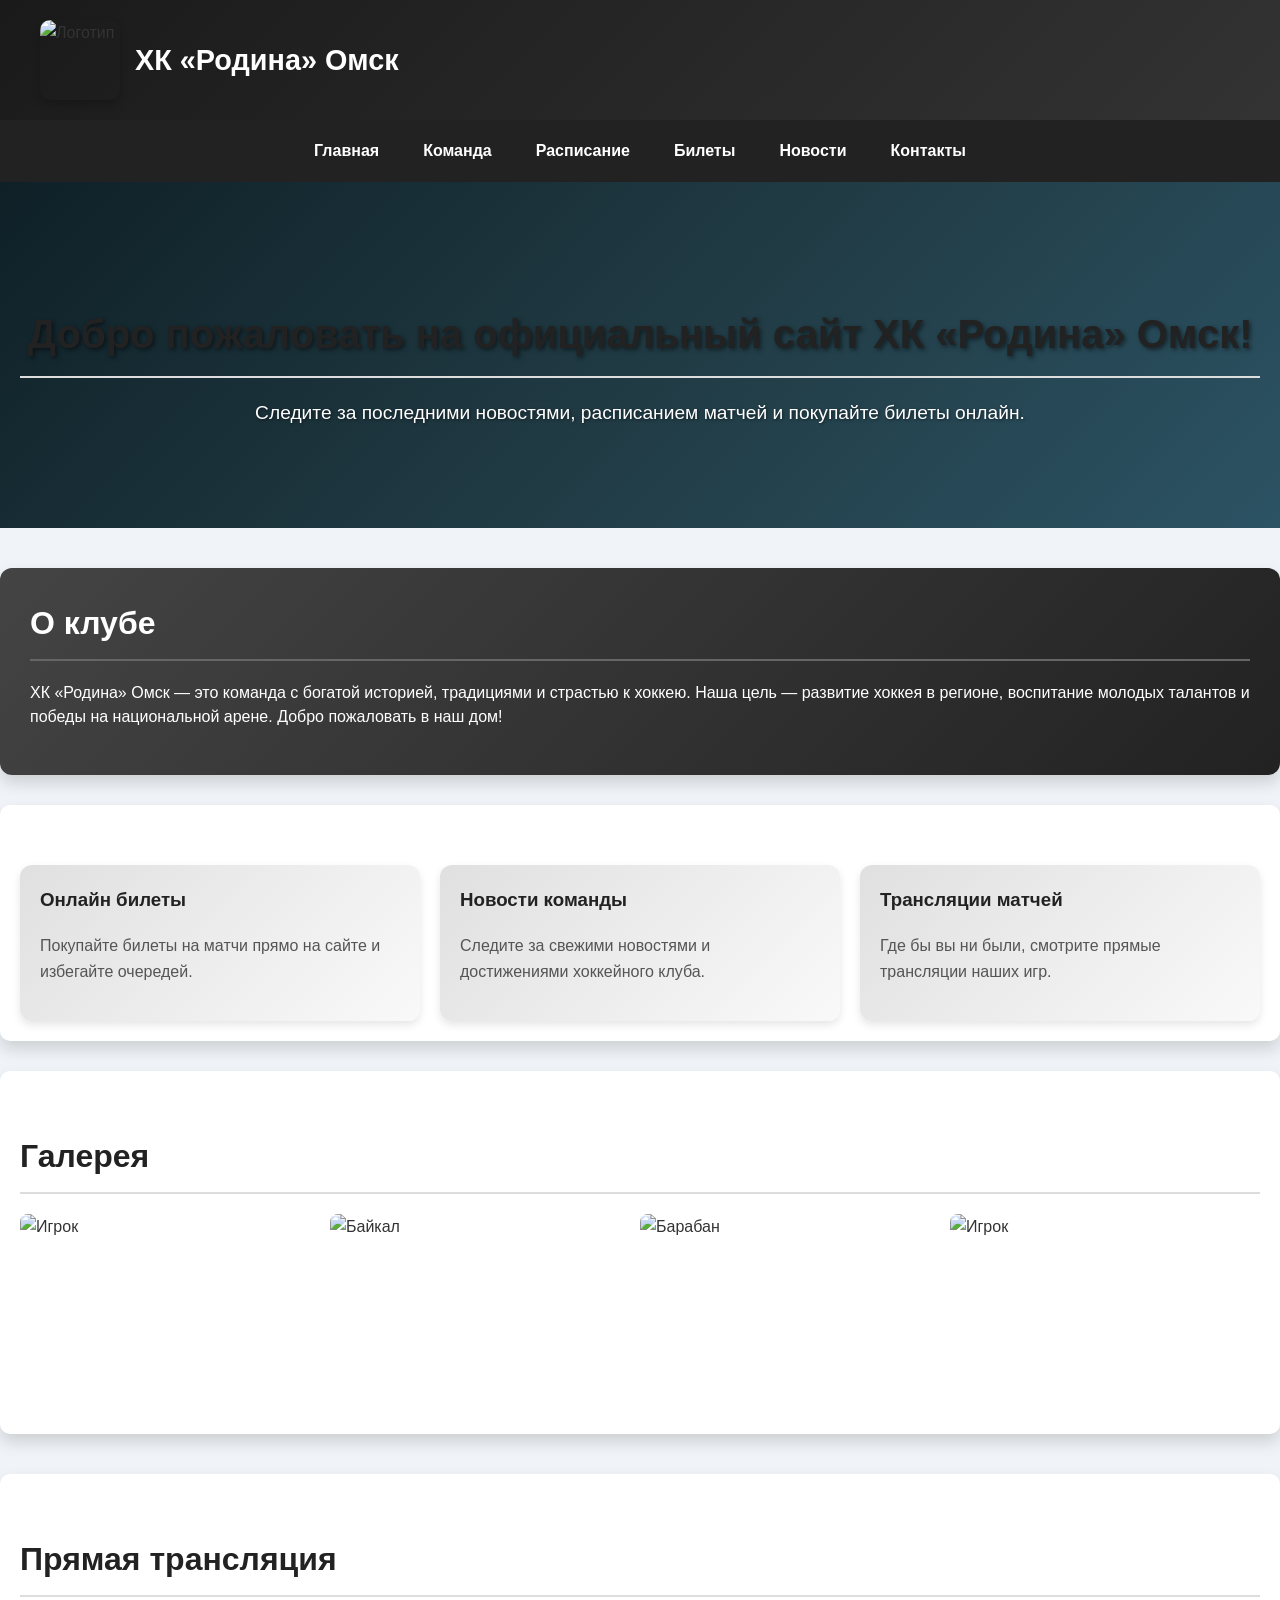
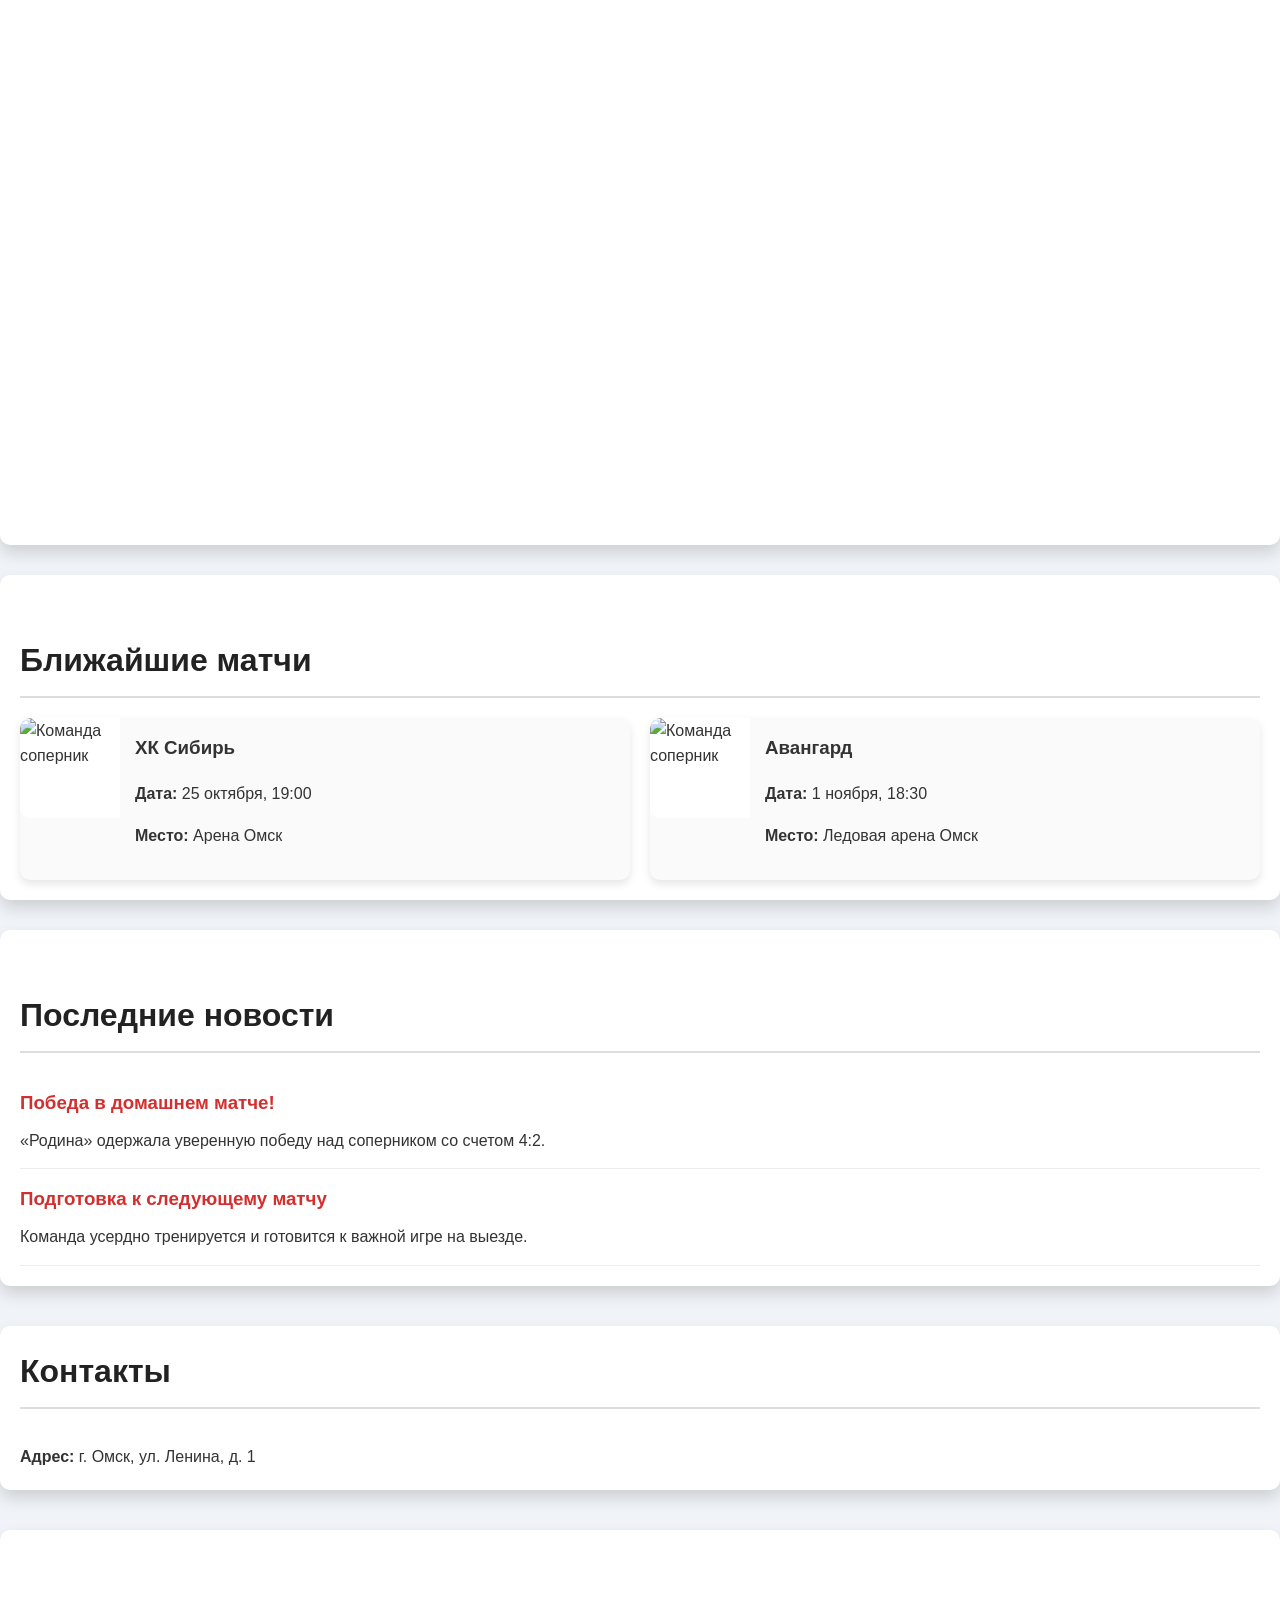
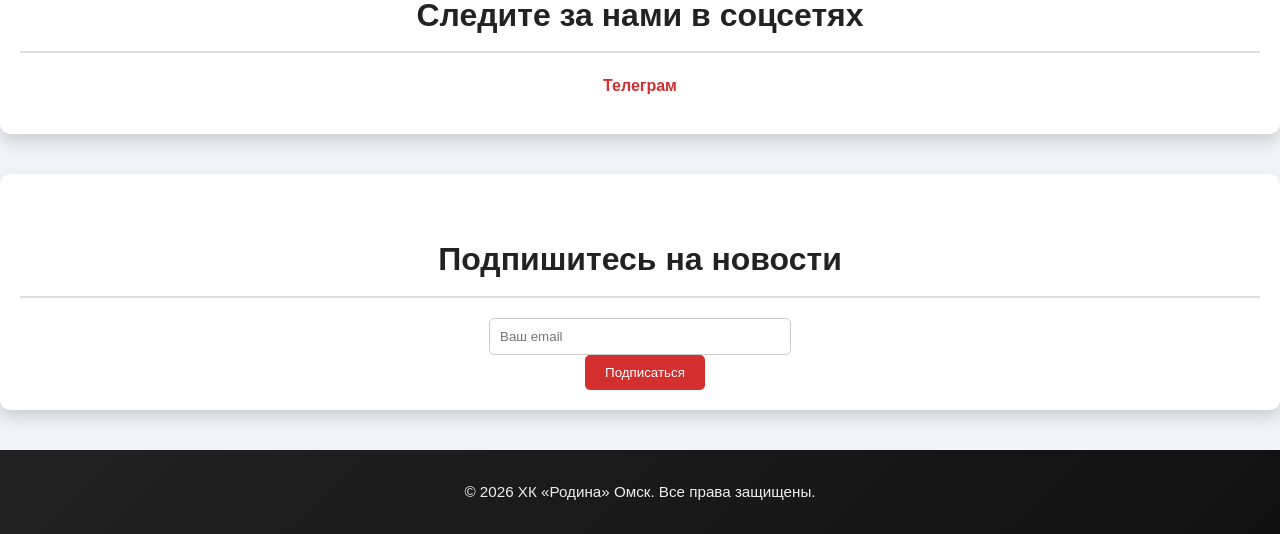
==== index.html @ 108200ea "Исправил картинки" ====
<!DOCTYPE html>
<html lang="ru">
<head>
<meta charset="UTF-8" />
<meta name="viewport" content="width=device-width, initial-scale=1.0" />
<title>ХК Родина Омск | Официальный сайт</title>
<link rel="icon" href="Logo.png" type="image/png">
<style>
  /* Общие стили */
  body {
    font-family: 'Helvetica Neue', Helvetica, Arial, sans-serif;
    margin: 0;
    padding: 0;
    background-color: #f0f4f8;
    color: #333;
    line-height: 1.6;
  }
  a {
    text-decoration: none;
    color: inherit;
  }
  a:hover {
    text-decoration: underline;
  }

  /* Хедер */
  header {
    background: linear-gradient(135deg, #1a1a1a, #333);
    padding: 20px 40px;
    display: flex;
    align-items: center;
    justify-content: space-between;
    transition: background 0.3s;
  }
  .header-container {
    display: flex;
    align-items: center;
    gap: 15px;
  }
  header h1 {
    margin: 0;
    font-size: 1.8em;
    color: #fff;
  }
  .header-logo {
    width: 80px;
    height: 80px;
    object-fit: contain;
    border-radius: 10px;
    box-shadow: 0 4px 8px rgba(0,0,0,0.2);
  }
  nav {
    background-color: #222;
    display: flex;
    justify-content: center;
    padding: 10px 0;
    gap: 20px;
    flex-wrap: wrap;
  }
  nav a {
    color: #fff;
    font-weight: 600;
    font-size: 1em;
    padding: 8px 12px;
    border-radius: 4px;
    transition: background 0.3s, transform 0.3s;
  }
  nav a:hover {
    background-color: #444;
    transform: translateY(-2px);
  }

  /* Баннер / Hero */
  .hero {
    /* Заменили картинку на красивый хоккейный градиент */
    background: linear-gradient(135deg, #0f2027, #203a43, #2c5364);
    padding: 80px 20px;
    color: #fff;
    text-align: center;
    position: relative;
    overflow: hidden;
  }
  .hero h2 {
    font-size: 2.5em;
    margin-bottom: 20px;
    position: relative;
    z-index: 1;
    text-shadow: 2px 2px 4px rgba(0,0,0,0.5);
  }
  .hero p {
    font-size: 1.2em;
    position: relative;
    z-index: 1;
    text-shadow: 1px 1px 3px rgba(0,0,0,0.5);
  }

  /* Основной контейнер */
  .container {
    max-width: 1280px;
    margin: 30px auto;
    padding: 20px;
    background: #fff;
    border-radius: 10px;
    box-shadow: 0 8px 16px rgba(0,0,0,0.15);
    transition: box-shadow 0.3s;
  }
  .container:hover {
    box-shadow: 0 12px 24px rgba(0,0,0,0.2);
  }

  /* Разделы */
  h2 {
    margin-top: 40px;
    margin-bottom: 20px;
    font-size: 2em;
    color: #222;
    border-bottom: 2px solid #ddd;
    padding-bottom: 10px;
  }
  .news-item {
    border-bottom: 1px solid #eee;
    padding: 15px 0;
  }
  .news-item h3 {
    margin: 0 0 10px;
    color: #d32f2f;
  }
  .news-item p {
    margin: 0;
  }

  /* Ближайшие матчи */
  .upcoming-matches {
    display: grid;
    grid-template-columns: repeat(auto-fit, minmax(300px, 1fr));
    gap: 20px;
  }
  .match {
    display: flex;
    background: #fafafa;
    border-radius: 10px;
    overflow: hidden;
    box-shadow: 0 4px 8px rgba(0,0,0,0.1);
    transition: transform 0.3s, box-shadow 0.3s;
  }
  .match:hover {
    transform: translateY(-5px);
    box-shadow: 0 12px 20px rgba(0,0,0,0.2);
  }
  .match img {
    width: 100px;
    height: 100px;
    object-fit: cover;
    flex-shrink: 0;
    border-radius: 10px 0 0 10px;
    background-color: #fff;
  }
  .match-details {
    padding: 15px;
    flex: 1;
  }
  .match-details h3 {
    margin-top: 0;
    color: #333;
  }
  @media(max-width: 768px){
    .match {
      flex-direction: column;
      align-items: center;
      text-align: center;
    }
    .match img {
      border-radius: 10px;
      margin-top: 10px;
    }
  }

  /* Преимущества / Features */
  .features {
    display: flex;
    flex-wrap: wrap;
    gap: 20px;
    margin-top: 40px;
  }
  .feature {
    flex: 1 1 250px;
    background: linear-gradient(135deg, #e0e0e0, #f9f9f9);
    padding: 20px;
    border-radius: 12px;
    box-shadow: 0 4px 8px rgba(0,0,0,0.1);
    transition: transform 0.3s, box-shadow 0.3s;
  }
  .feature:hover {
    transform: translateY(-5px);
    box-shadow: 0 12px 20px rgba(0,0,0,0.15);
  }
  .feature h3 {
    margin-top: 0;
    color: #222;
  }
  .feature p {
    margin-top: 10px;
    color: #555;
  }

  /* Подвал */
  footer {
    background: linear-gradient(135deg, #222, #111);
    color: #eee;
    text-align: center;
    padding: 30px 20px;
    margin-top: 40px;
    font-size: 0.95em;
  }

  /* Блок "О клубе" */
  .about-club {
    margin-top: 40px;
    padding: 30px;
    background: linear-gradient(135deg, #444, #222);
    color: #fff;
    border-radius: 12px;
  }
  .about-club h2 {
    margin-top: 0;
    color: #fff;
    border-bottom: 2px solid #666;
  }
  .about-club p {
    line-height: 1.5;
  }

  /* Галерея */
  .gallery {
    display: flex;
    flex-wrap: wrap;
    gap: 10px;
    margin-top: 20px;
  }
  .gallery img {
    width: calc(25% - 10px);
    border-radius: 8px;
    object-fit: cover;
    height: 200px;
    transition: transform 0.3s;
  }
  .gallery img:hover {
    transform: scale(1.05);
  }
  @media(max-width: 768px){
    .gallery img {
      width: calc(50% - 10px);
    }
  }

  /* Видео/Трансляции */
  .video-section {
    margin-top: 40px;
  }
  .video-section iframe {
    width: 100%;
    height: 500px;
    border: none;
    border-radius: 8px;
  }

  /* Контактная информация */
  .contacts {
    margin-top: 40px;
    display: flex;
    flex-direction: column;
    gap: 15px;
  }
  .contacts h2 {
    margin-top: 0;
  }
  .contacts p {
    margin: 0;
  }
  .contacts a {
    color: #d32f2f;
    font-weight: 600;
  }
</style>
</head>
<body>

<header>
  <div class="header-container">
    <img src="Logo.png" alt="Логотип" class="header-logo" />
    <h1>ХК «Родина» Омск</h1>
  </div>
</header>

<nav>
  <a href="index.html">Главная</a>
  <!-- Убедитесь, что файлы называются именно так (с большой буквы) -->
  <a href="Состав.html">Команда</a>
  <a href="Расписание.html">Расписание</a>
  <a href="#">Билеты</a> <!-- Такой страницы пока нет, ведем наверх -->
  <a href="Новости.html">Новости</a>
  <a href="Контакты.html">Контакты</a>
</nav>

<!-- Баннер/Слайдер -->
<div class="hero">
  <h2>Добро пожаловать на официальный сайт ХК «Родина» Омск!</h2>
  <p>Следите за последними новостями, расписанием матчей и покупайте билеты онлайн.</p>
</div>

<!-- О клубе -->
<div class="container about-club">
  <h2>О клубе</h2>
  <p>ХК «Родина» Омск — это команда с богатой историей, традициями и страстью к хоккею. Наша цель — развитие хоккея в регионе, воспитание молодых талантов и победы на национальной арене. Добро пожаловать в наш дом!</p>
</div>

<!-- Особенности / преимущества -->
<div class="container">
  <div class="features">
    <div class="feature">
      <h3>Онлайн билеты</h3>
      <p>Покупайте билеты на матчи прямо на сайте и избегайте очередей.</p>
    </div>
    <div class="feature">
      <h3>Новости команды</h3>
      <p>Следите за свежими новостями и достижениями хоккейного клуба.</p>
    </div>
    <div class="feature">
      <h3>Трансляции матчей</h3>
      <p>Где бы вы ни были, смотрите прямые трансляции наших игр.</p>
    </div>
  </div>
</div>

<!-- Галерея -->
<div class="container">
  <h2>Галерея</h2>
  <div class="gallery">
    <!-- Используем картинки, которые точно есть в вашей папке -->
    <img src="Alalaykin.png" alt="Игрок" />
    <img src="Baikal.png" alt="Байкал" />
    <img src="Baraban.png" alt="Барабан" />
    <img src="Gros.png" alt="Игрок" />
  </div>
</div>

<!-- Видео/Трансляции -->
<div class="container video-section">
  <h2>Прямая трансляция</h2>
  <!-- Сюда можно вставить ссылку на реальную трансляцию. Пока стоит заглушка -->
  <iframe src="https://www.youtube.com/embed/dQw4w9WgXcQ" allowfullscreen></iframe>
</div>

<!-- Ближайшие матчи -->
<div class="container">
  <h2>Ближайшие матчи</h2>
  <div class="upcoming-matches">
    <div class="match">
      <img src="Logo.png" alt="Команда соперник" />
      <div class="match-details">
        <h3>ХК Сибирь</h3>
        <p><strong>Дата:</strong> 25 октября, 19:00</p>
        <p><strong>Место:</strong> Арена Омск</p>
      </div>
    </div>
    <div class="match">
      <img src="Logo.png" alt="Команда соперник" />
      <div class="match-details">
        <h3>Авангард</h3>
        <p><strong>Дата:</strong> 1 ноября, 18:30</p>
        <p><strong>Место:</strong> Ледовая арена Омск</p>
      </div>
    </div>
  </div>
</div>

<!-- Новости -->
<div class="container">
  <h2>Последние новости</h2>
  <div class="news-item">
    <h3>Победа в домашнем матче!</h3>
    <p>«Родина» одержала уверенную победу над соперником со счетом 4:2.</p>
  </div>
  <div class="news-item">
    <h3>Подготовка к следующему матчу</h3>
    <p>Команда усердно тренируется и готовится к важной игре на выезде.</p>
  </div>
</div>

<!-- Контакты -->
<div class="container contacts">
  <h2>Контакты</h2>
  <p><strong>Адрес:</strong> г. Омск, ул. Ленина, д. 1</p>
</div>

<!-- Соцсети -->
<div class="container" style="margin-top:40px; text-align:center;">
  <h2>Следите за нами в соцсетях</h2>
  <p>
    <a href="https://t.me/RodinaOmsk" target="_blank" style="color:#d32f2f; font-weight:600;">Телеграм</a>
  </p>
</div>

<!-- Подписка на новости -->
<div class="container" style="margin-top:40px; text-align:center;">
  <h2>Подпишитесь на новости</h2>
  <form style="max-width:400px; margin:auto;">
    <input type="email" placeholder="Ваш email" required style="width:70%; padding:10px; border-radius:5px; border:1px solid #ccc;" />
    <button type="submit" style="padding:10px 20px; border:none; border-radius:5px; background-color:#d32f2f; color:#fff; margin-left:10px;">Подписаться</button>
  </form>
</div>

<!-- Подвал -->
<footer>
  &copy; 2026 ХК «Родина» Омск. Все права защищены.
</footer>

</body>
</html>
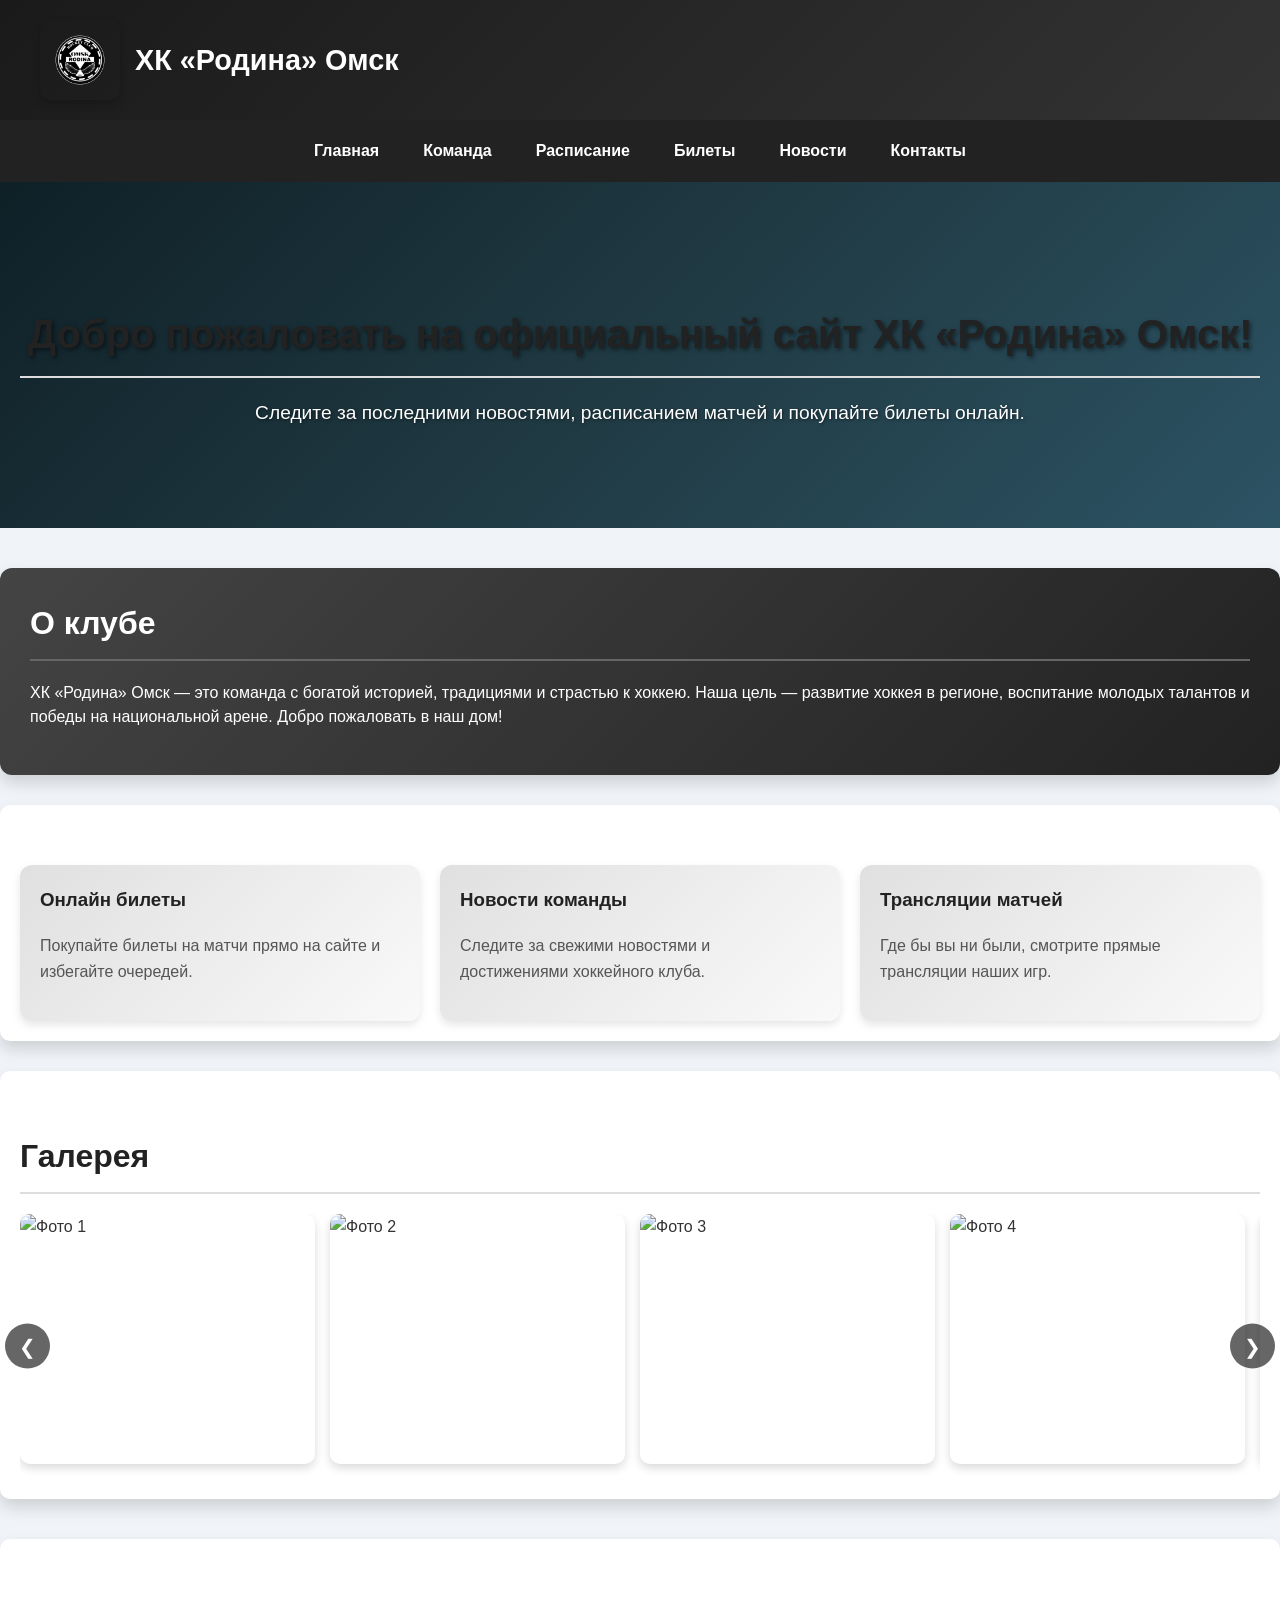
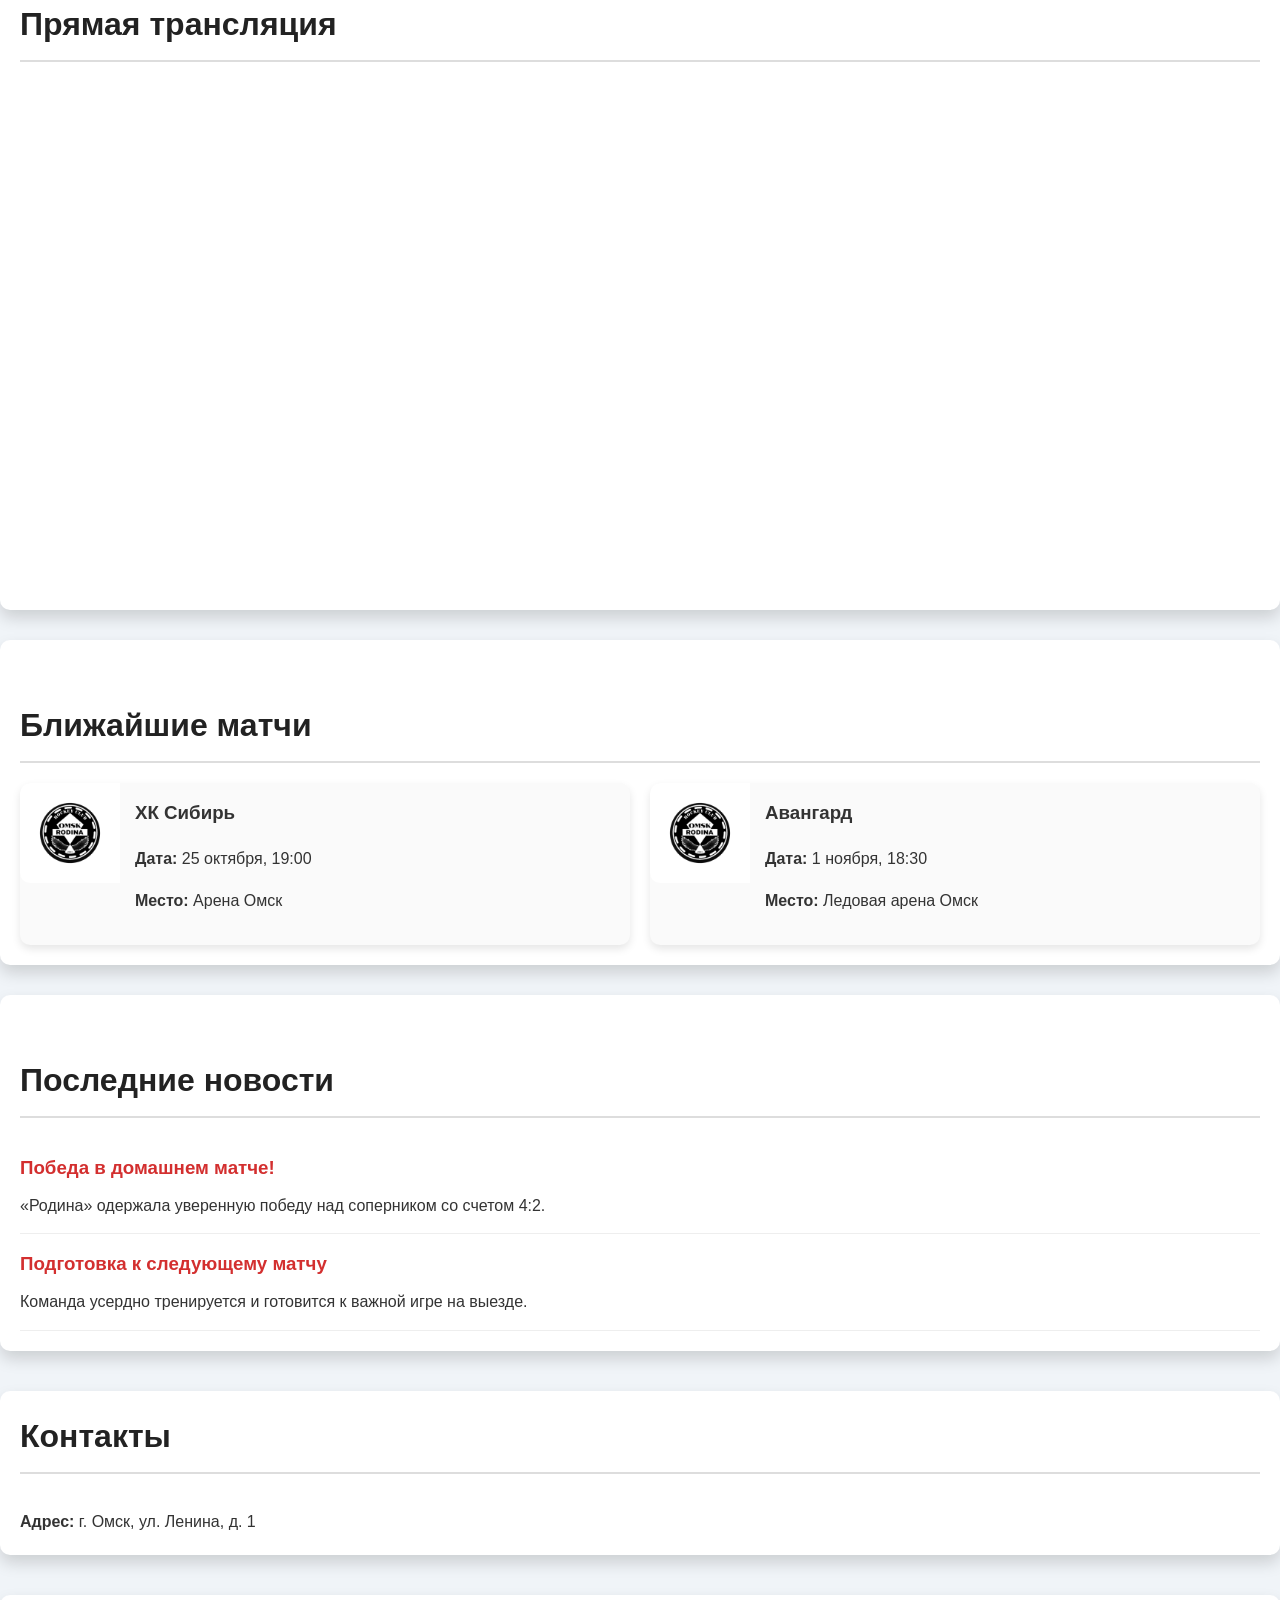
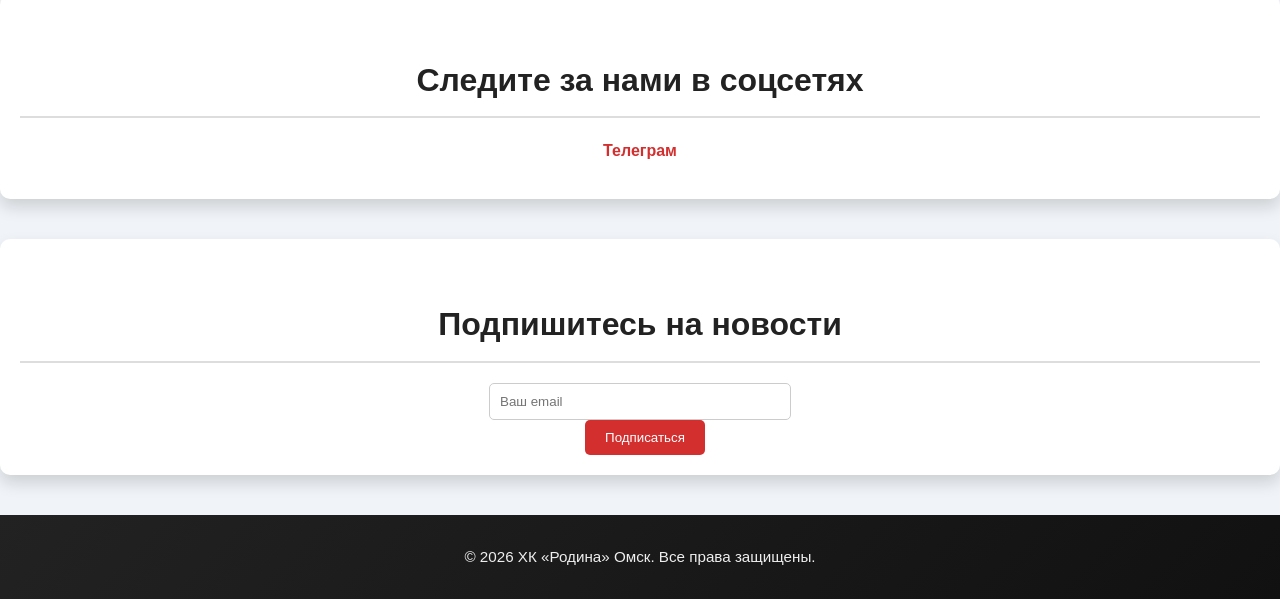
==== commit bb0a2f45: "Добавление фото" ====
--- a/index.html
+++ b/index.html
@@ -4,7 +4,8 @@
 <meta charset="UTF-8" />
 <meta name="viewport" content="width=device-width, initial-scale=1.0" />
 <title>ХК Родина Омск | Официальный сайт</title>
-<link rel="icon" href="Logo.png" type="image/png">
+<!-- Иконка сайта берется из папки images -->
+<link rel="icon" href="images/Logo.png" type="image/png">
 <style>
   /* Общие стили */
   body {
@@ -15,13 +16,8 @@
     color: #333;
     line-height: 1.6;
   }
-  a {
-    text-decoration: none;
-    color: inherit;
-  }
-  a:hover {
-    text-decoration: underline;
-  }
+  a { text-decoration: none; color: inherit; }
+  a:hover { text-decoration: underline; }
 
   /* Хедер */
   header {
@@ -32,19 +28,10 @@
     justify-content: space-between;
     transition: background 0.3s;
   }
-  .header-container {
-    display: flex;
-    align-items: center;
-    gap: 15px;
-  }
-  header h1 {
-    margin: 0;
-    font-size: 1.8em;
-    color: #fff;
-  }
+  .header-container { display: flex; align-items: center; gap: 15px; }
+  header h1 { margin: 0; font-size: 1.8em; color: #fff; }
   .header-logo {
-    width: 80px;
-    height: 80px;
+    width: 80px; height: 80px;
     object-fit: contain;
     border-radius: 10px;
     box-shadow: 0 4px 8px rgba(0,0,0,0.2);
@@ -58,246 +45,184 @@
     flex-wrap: wrap;
   }
   nav a {
-    color: #fff;
-    font-weight: 600;
-    font-size: 1em;
-    padding: 8px 12px;
-    border-radius: 4px;
+    color: #fff; font-weight: 600; font-size: 1em;
+    padding: 8px 12px; border-radius: 4px;
     transition: background 0.3s, transform 0.3s;
   }
-  nav a:hover {
-    background-color: #444;
-    transform: translateY(-2px);
-  }
+  nav a:hover { background-color: #444; transform: translateY(-2px); }
 
   /* Баннер / Hero */
   .hero {
-    /* Заменили картинку на красивый хоккейный градиент */
     background: linear-gradient(135deg, #0f2027, #203a43, #2c5364);
     padding: 80px 20px;
-    color: #fff;
-    text-align: center;
-    position: relative;
-    overflow: hidden;
-  }
-  .hero h2 {
-    font-size: 2.5em;
-    margin-bottom: 20px;
-    position: relative;
-    z-index: 1;
-    text-shadow: 2px 2px 4px rgba(0,0,0,0.5);
-  }
-  .hero p {
-    font-size: 1.2em;
-    position: relative;
-    z-index: 1;
-    text-shadow: 1px 1px 3px rgba(0,0,0,0.5);
-  }
+    color: #fff; text-align: center; position: relative; overflow: hidden;
+  }
+  .hero h2 { font-size: 2.5em; margin-bottom: 20px; position: relative; z-index: 1; text-shadow: 2px 2px 4px rgba(0,0,0,0.5); }
+  .hero p { font-size: 1.2em; position: relative; z-index: 1; text-shadow: 1px 1px 3px rgba(0,0,0,0.5); }
 
   /* Основной контейнер */
   .container {
-    max-width: 1280px;
-    margin: 30px auto;
-    padding: 20px;
-    background: #fff;
-    border-radius: 10px;
+    max-width: 1280px; margin: 30px auto; padding: 20px;
+    background: #fff; border-radius: 10px;
     box-shadow: 0 8px 16px rgba(0,0,0,0.15);
     transition: box-shadow 0.3s;
   }
-  .container:hover {
-    box-shadow: 0 12px 24px rgba(0,0,0,0.2);
-  }
+  .container:hover { box-shadow: 0 12px 24px rgba(0,0,0,0.2); }
 
   /* Разделы */
   h2 {
-    margin-top: 40px;
-    margin-bottom: 20px;
-    font-size: 2em;
-    color: #222;
-    border-bottom: 2px solid #ddd;
-    padding-bottom: 10px;
-  }
-  .news-item {
-    border-bottom: 1px solid #eee;
-    padding: 15px 0;
-  }
-  .news-item h3 {
-    margin: 0 0 10px;
-    color: #d32f2f;
-  }
-  .news-item p {
-    margin: 0;
-  }
+    margin-top: 40px; margin-bottom: 20px; font-size: 2em;
+    color: #222; border-bottom: 2px solid #ddd; padding-bottom: 10px;
+  }
+  .news-item { border-bottom: 1px solid #eee; padding: 15px 0; }
+  .news-item h3 { margin: 0 0 10px; color: #d32f2f; }
+  .news-item p { margin: 0; }
 
   /* Ближайшие матчи */
-  .upcoming-matches {
-    display: grid;
-    grid-template-columns: repeat(auto-fit, minmax(300px, 1fr));
-    gap: 20px;
-  }
+  .upcoming-matches { display: grid; grid-template-columns: repeat(auto-fit, minmax(300px, 1fr)); gap: 20px; }
   .match {
-    display: flex;
-    background: #fafafa;
-    border-radius: 10px;
-    overflow: hidden;
-    box-shadow: 0 4px 8px rgba(0,0,0,0.1);
+    display: flex; background: #fafafa; border-radius: 10px;
+    overflow: hidden; box-shadow: 0 4px 8px rgba(0,0,0,0.1);
     transition: transform 0.3s, box-shadow 0.3s;
   }
-  .match:hover {
-    transform: translateY(-5px);
-    box-shadow: 0 12px 20px rgba(0,0,0,0.2);
-  }
+  .match:hover { transform: translateY(-5px); box-shadow: 0 12px 20px rgba(0,0,0,0.2); }
   .match img {
-    width: 100px;
-    height: 100px;
-    object-fit: cover;
-    flex-shrink: 0;
-    border-radius: 10px 0 0 10px;
-    background-color: #fff;
-  }
-  .match-details {
-    padding: 15px;
-    flex: 1;
-  }
-  .match-details h3 {
-    margin-top: 0;
-    color: #333;
-  }
+    width: 100px; height: 100px; object-fit: cover;
+    flex-shrink: 0; border-radius: 10px 0 0 10px; background-color: #fff;
+  }
+  .match-details { padding: 15px; flex: 1; }
+  .match-details h3 { margin-top: 0; color: #333; }
   @media(max-width: 768px){
-    .match {
-      flex-direction: column;
-      align-items: center;
-      text-align: center;
-    }
-    .match img {
-      border-radius: 10px;
-      margin-top: 10px;
-    }
+    .match { flex-direction: column; align-items: center; text-align: center; }
+    .match img { border-radius: 10px; margin-top: 10px; }
   }
 
   /* Преимущества / Features */
-  .features {
-    display: flex;
-    flex-wrap: wrap;
-    gap: 20px;
-    margin-top: 40px;
-  }
+  .features { display: flex; flex-wrap: wrap; gap: 20px; margin-top: 40px; }
   .feature {
-    flex: 1 1 250px;
-    background: linear-gradient(135deg, #e0e0e0, #f9f9f9);
-    padding: 20px;
-    border-radius: 12px;
-    box-shadow: 0 4px 8px rgba(0,0,0,0.1);
+    flex: 1 1 250px; background: linear-gradient(135deg, #e0e0e0, #f9f9f9);
+    padding: 20px; border-radius: 12px; box-shadow: 0 4px 8px rgba(0,0,0,0.1);
     transition: transform 0.3s, box-shadow 0.3s;
   }
-  .feature:hover {
-    transform: translateY(-5px);
-    box-shadow: 0 12px 20px rgba(0,0,0,0.15);
-  }
-  .feature h3 {
-    margin-top: 0;
-    color: #222;
-  }
-  .feature p {
-    margin-top: 10px;
-    color: #555;
-  }
+  .feature:hover { transform: translateY(-5px); box-shadow: 0 12px 20px rgba(0,0,0,0.15); }
+  .feature h3 { margin-top: 0; color: #222; }
+  .feature p { margin-top: 10px; color: #555; }
 
   /* Подвал */
   footer {
     background: linear-gradient(135deg, #222, #111);
-    color: #eee;
-    text-align: center;
-    padding: 30px 20px;
-    margin-top: 40px;
-    font-size: 0.95em;
+    color: #eee; text-align: center; padding: 30px 20px;
+    margin-top: 40px; font-size: 0.95em;
   }
 
   /* Блок "О клубе" */
   .about-club {
-    margin-top: 40px;
-    padding: 30px;
+    margin-top: 40px; padding: 30px;
     background: linear-gradient(135deg, #444, #222);
-    color: #fff;
-    border-radius: 12px;
-  }
-  .about-club h2 {
-    margin-top: 0;
-    color: #fff;
-    border-bottom: 2px solid #666;
-  }
-  .about-club p {
-    line-height: 1.5;
-  }
-
-  /* Галерея */
+    color: #fff; border-radius: 12px;
+  }
+  .about-club h2 { margin-top: 0; color: #fff; border-bottom: 2px solid #666; }
+  .about-club p { line-height: 1.5; }
+
+  /* =========================================
+     НОВАЯ ГАЛЕРЕЯ-КАРУСЕЛЬ (Пролистывание вбок)
+     ========================================= */
+  .gallery-wrapper {
+    position: relative;
+    margin-top: 20px;
+  }
+  
   .gallery {
     display: flex;
-    flex-wrap: wrap;
-    gap: 10px;
-    margin-top: 20px;
-  }
+    gap: 15px;
+    overflow-x: auto; /* Включает горизонтальную прокрутку */
+    scroll-behavior: smooth; /* Плавная прокрутка */
+    padding-bottom: 15px; /* Место для тени */
+    
+    /* Скрываем стандартный ползунок прокрутки (для красоты) */
+    scrollbar-width: none; /* Firefox */
+    -ms-overflow-style: none; /* IE/Edge */
+  }
+  .gallery::-webkit-scrollbar {
+    display: none; /* Chrome/Safari/Opera */
+  }
+
   .gallery img {
-    width: calc(25% - 10px);
-    border-radius: 8px;
+    flex: 0 0 calc(25% - 15px); /* Показываем ровно 4 фото в ряд на ПК */
+    height: 250px;
     object-fit: cover;
-    height: 200px;
+    border-radius: 10px;
+    box-shadow: 0 4px 10px rgba(0,0,0,0.15);
     transition: transform 0.3s;
   }
   .gallery img:hover {
-    transform: scale(1.05);
-  }
+    transform: scale(1.02); /* Легкое увеличение при наведении */
+  }
+
+  /* Адаптивность галереи для телефонов (показываем 2 фото) */
   @media(max-width: 768px){
     .gallery img {
-      width: calc(50% - 10px);
+      flex: 0 0 calc(50% - 15px);
+      height: 200px;
     }
   }
 
+  /* Кнопки-стрелочки для листания */
+  .gallery-btn {
+    position: absolute;
+    top: 50%;
+    transform: translateY(-50%);
+    background-color: rgba(0, 0, 0, 0.6);
+    color: white;
+    border: none;
+    width: 45px;
+    height: 45px;
+    border-radius: 50%;
+    font-size: 20px;
+    cursor: pointer;
+    z-index: 10;
+    display: flex;
+    align-items: center;
+    justify-content: center;
+    transition: background 0.3s, transform 0.2s;
+  }
+  .gallery-btn:hover {
+    background-color: #d32f2f;
+    transform: translateY(-50%) scale(1.1);
+  }
+  .gallery-btn.prev { left: -15px; }
+  .gallery-btn.next { right: -15px; }
+
+  @media(max-width: 768px){
+    .gallery-btn { display: none; } /* На телефонах листаем свайпом */
+  }
+
   /* Видео/Трансляции */
-  .video-section {
-    margin-top: 40px;
-  }
-  .video-section iframe {
-    width: 100%;
-    height: 500px;
-    border: none;
-    border-radius: 8px;
-  }
+  .video-section { margin-top: 40px; }
+  .video-section iframe { width: 100%; height: 500px; border: none; border-radius: 8px; }
 
   /* Контактная информация */
-  .contacts {
-    margin-top: 40px;
-    display: flex;
-    flex-direction: column;
-    gap: 15px;
-  }
-  .contacts h2 {
-    margin-top: 0;
-  }
-  .contacts p {
-    margin: 0;
-  }
-  .contacts a {
-    color: #d32f2f;
-    font-weight: 600;
-  }
+  .contacts { margin-top: 40px; display: flex; flex-direction: column; gap: 15px; }
+  .contacts h2 { margin-top: 0; }
+  .contacts p { margin: 0; }
+  .contacts a { color: #d32f2f; font-weight: 600; }
 </style>
 </head>
 <body>
 
 <header>
   <div class="header-container">
-    <img src="Logo.png" alt="Логотип" class="header-logo" />
+    <!-- Логотип из папки images -->
+    <img src="images/Logo.png" alt="Логотип" class="header-logo" />
     <h1>ХК «Родина» Омск</h1>
   </div>
 </header>
 
 <nav>
   <a href="index.html">Главная</a>
-  <!-- Убедитесь, что файлы называются именно так (с большой буквы) -->
   <a href="Состав.html">Команда</a>
   <a href="Расписание.html">Расписание</a>
-  <a href="#">Билеты</a> <!-- Такой страницы пока нет, ведем наверх -->
+  <a href="#">Билеты</a>
   <a href="Новости.html">Новости</a>
   <a href="Контакты.html">Контакты</a>
 </nav>
@@ -332,22 +257,32 @@
   </div>
 </div>
 
-<!-- Галерея -->
+<!-- ГАЛЕРЕЯ (Пути ведут в images/foto/) -->
 <div class="container">
   <h2>Галерея</h2>
-  <div class="gallery">
-    <!-- Используем картинки, которые точно есть в вашей папке -->
-    <img src="Alalaykin.png" alt="Игрок" />
-    <img src="Baikal.png" alt="Байкал" />
-    <img src="Baraban.png" alt="Барабан" />
-    <img src="Gros.png" alt="Игрок" />
+  
+  <div class="gallery-wrapper">
+    <!-- Кнопка "Назад" -->
+    <button class="gallery-btn prev" onclick="scrollGallery(-1)">&#10094;</button>
+    
+    <!-- Сама лента с фотографиями -->
+    <div class="gallery" id="photoGallery">
+      <img src="images/foto/foto1.png" alt="Фото 1" />
+      <img src="images/foto/foto2.png" alt="Фото 2" />
+      <img src="images/foto/foto3.png" alt="Фото 3" />
+      <img src="images/foto/foto4.png" alt="Фото 4" />
+      <img src="images/foto/foto5.png" alt="Фото 5" />
+      <img src="images/foto/foto6.png" alt="Фото 6" />
+    </div>
+
+    <!-- Кнопка "Вперед" -->
+    <button class="gallery-btn next" onclick="scrollGallery(1)">&#10095;</button>
   </div>
 </div>
 
 <!-- Видео/Трансляции -->
 <div class="container video-section">
   <h2>Прямая трансляция</h2>
-  <!-- Сюда можно вставить ссылку на реальную трансляцию. Пока стоит заглушка -->
   <iframe src="https://www.youtube.com/embed/dQw4w9WgXcQ" allowfullscreen></iframe>
 </div>
 
@@ -356,7 +291,8 @@
   <h2>Ближайшие матчи</h2>
   <div class="upcoming-matches">
     <div class="match">
-      <img src="Logo.png" alt="Команда соперник" />
+      <!-- Логотип из папки images -->
+      <img src="images/Logo.png" alt="Команда соперник" />
       <div class="match-details">
         <h3>ХК Сибирь</h3>
         <p><strong>Дата:</strong> 25 октября, 19:00</p>
@@ -364,7 +300,8 @@
       </div>
     </div>
     <div class="match">
-      <img src="Logo.png" alt="Команда соперник" />
+      <!-- Логотип из папки images -->
+      <img src="images/Logo.png" alt="Команда соперник" />
       <div class="match-details">
         <h3>Авангард</h3>
         <p><strong>Дата:</strong> 1 ноября, 18:30</p>
@@ -415,5 +352,17 @@
   &copy; 2026 ХК «Родина» Омск. Все права защищены.
 </footer>
 
+<!-- Скрипт для работы стрелочек галереи -->
+<script>
+  function scrollGallery(direction) {
+    const gallery = document.getElementById('photoGallery');
+    const scrollAmount = gallery.clientWidth * 0.25; 
+    gallery.scrollBy({
+      left: direction * scrollAmount,
+      behavior: 'smooth'
+    });
+  }
+</script>
+
 </body>
 </html>
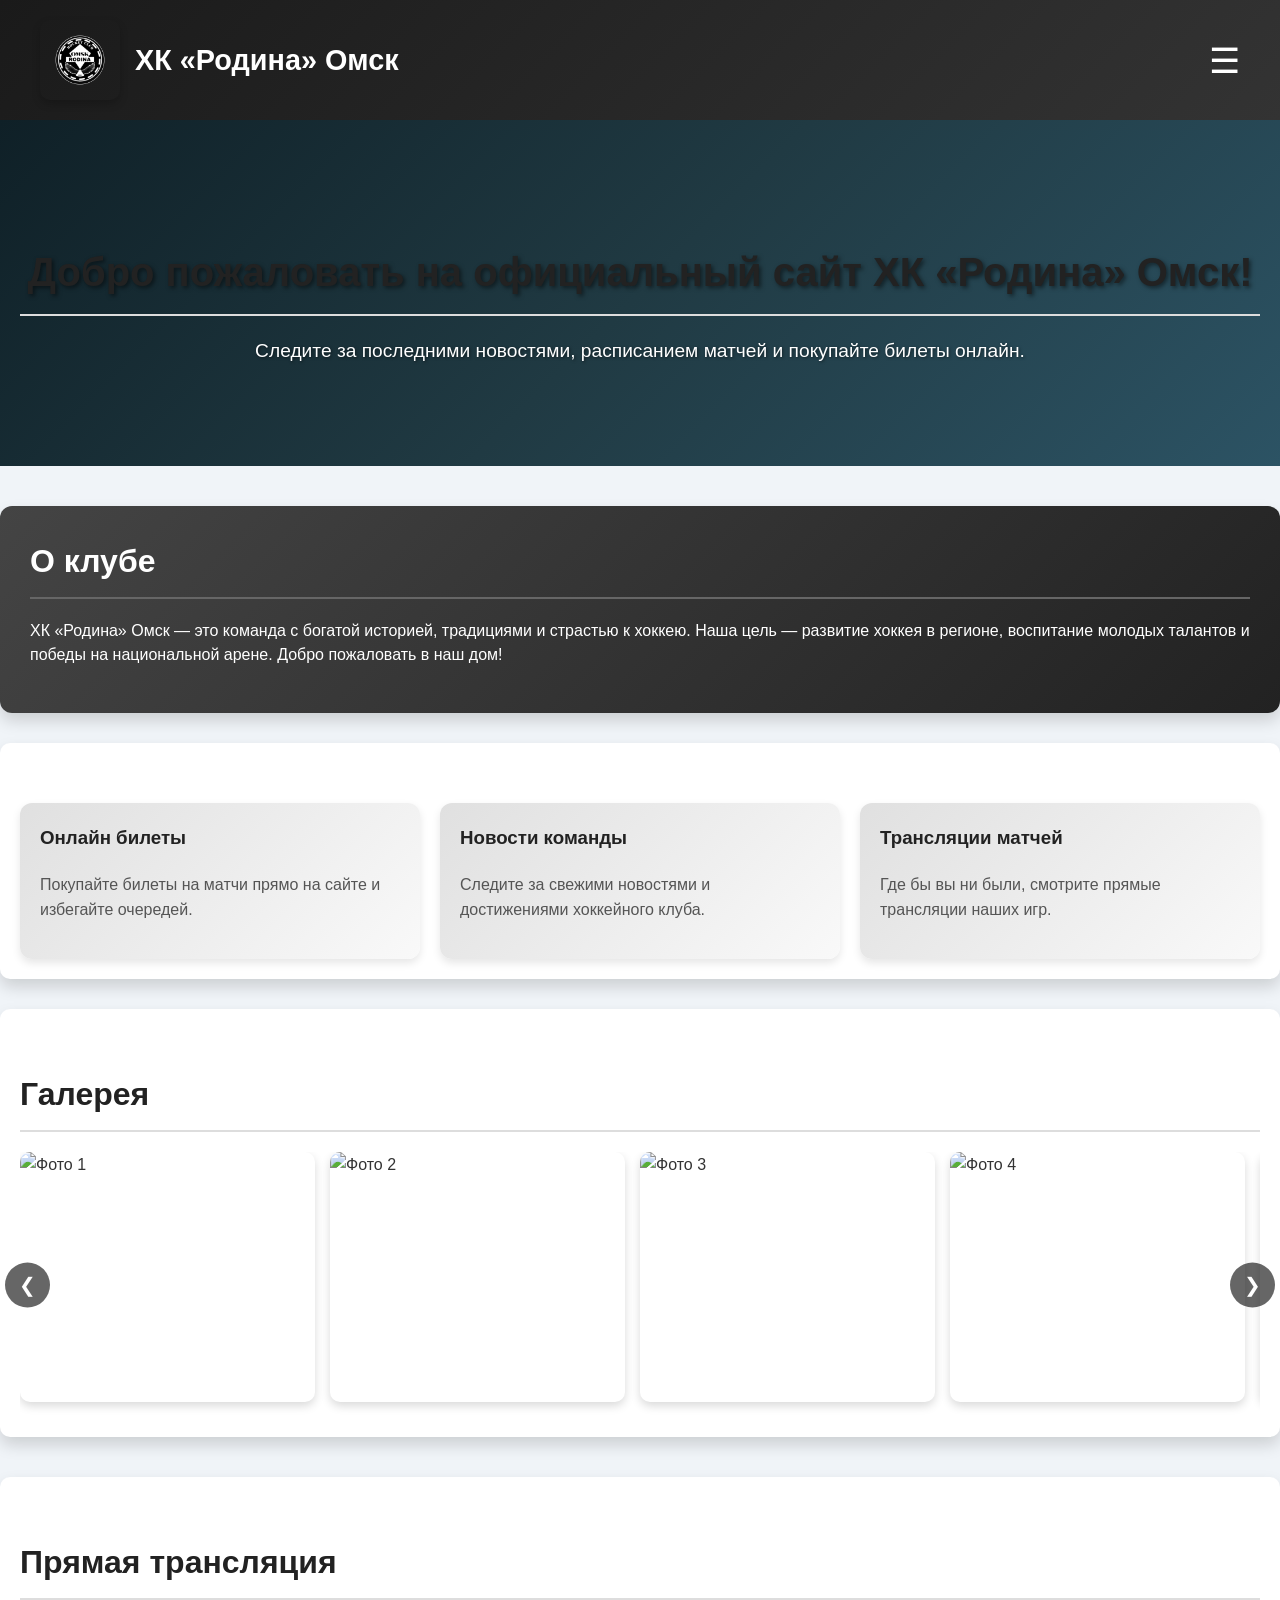
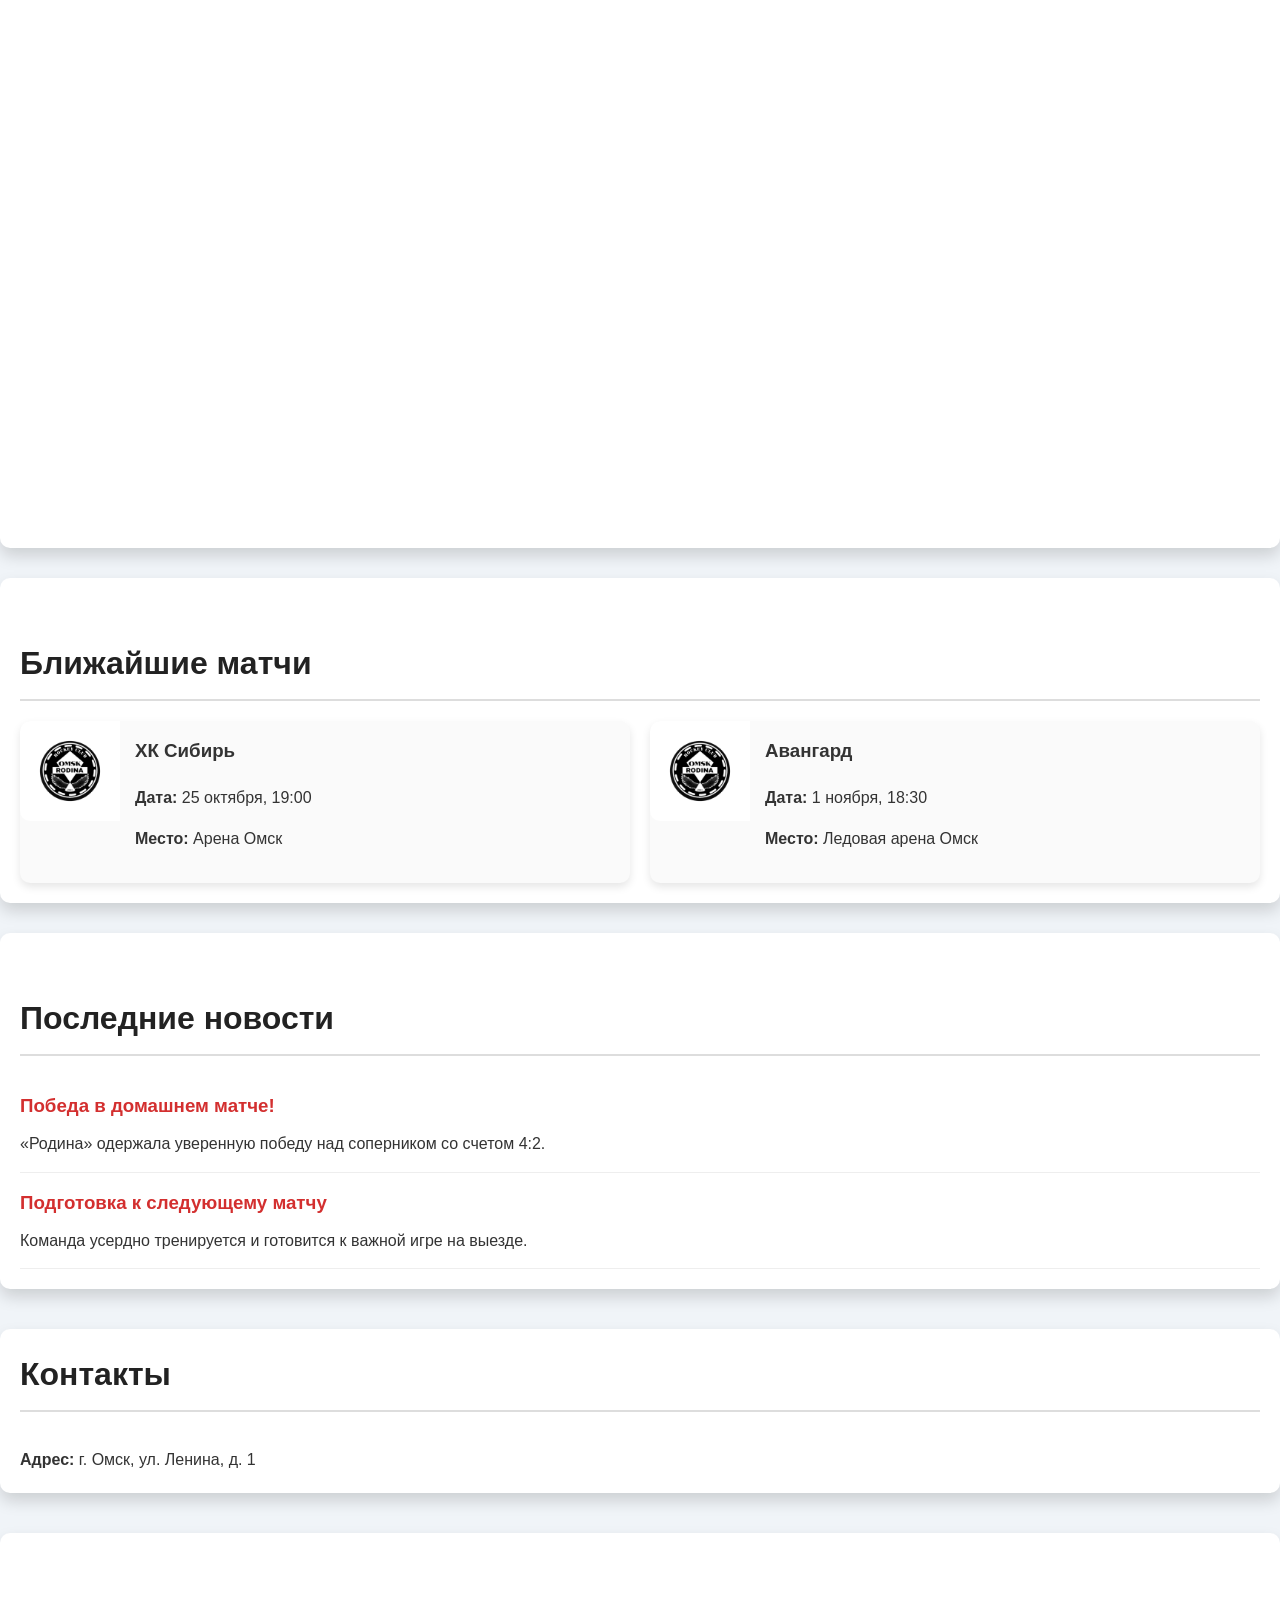
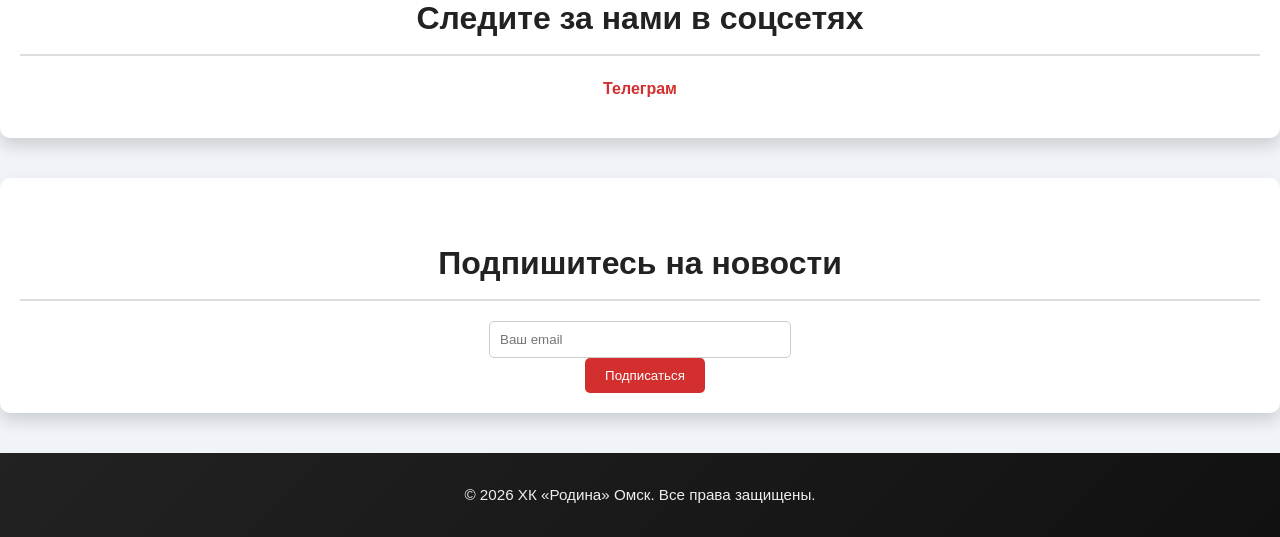
==== commit 3af76a12: "Изменение главной страницы" ====
--- a/index.html
+++ b/index.html
@@ -4,7 +4,6 @@
 <meta charset="UTF-8" />
 <meta name="viewport" content="width=device-width, initial-scale=1.0" />
 <title>ХК Родина Омск | Официальный сайт</title>
-<!-- Иконка сайта берется из папки images -->
 <link rel="icon" href="images/Logo.png" type="image/png">
 <style>
   /* Общие стили */
@@ -19,7 +18,7 @@
   a { text-decoration: none; color: inherit; }
   a:hover { text-decoration: underline; }
 
-  /* Хедер */
+  /* === ХЕДЕР И МЕНЮ (ГАМБУРГЕР) === */
   header {
     background: linear-gradient(135deg, #1a1a1a, #333);
     padding: 20px 40px;
@@ -27,6 +26,7 @@
     align-items: center;
     justify-content: space-between;
     transition: background 0.3s;
+    position: relative; /* Важно для выпадающего меню */
   }
   .header-container { display: flex; align-items: center; gap: 15px; }
   header h1 { margin: 0; font-size: 1.8em; color: #fff; }
@@ -36,20 +36,48 @@
     border-radius: 10px;
     box-shadow: 0 4px 8px rgba(0,0,0,0.2);
   }
-  nav {
+
+  /* Кнопка "3 полоски" */
+  .menu-btn {
+    background: none;
+    border: none;
+    color: white;
+    font-size: 2.2em;
+    cursor: pointer;
+    padding: 0;
+    transition: color 0.3s;
+  }
+  .menu-btn:hover { color: #d32f2f; }
+
+  /* Выпадающее меню */
+  .dropdown-menu {
+    display: none; /* Скрыто по умолчанию */
+    position: absolute;
+    right: 20px;
+    top: 100%; /* Появляется ровно под хедером */
     background-color: #222;
-    display: flex;
-    justify-content: center;
-    padding: 10px 0;
-    gap: 20px;
-    flex-wrap: wrap;
-  }
-  nav a {
-    color: #fff; font-weight: 600; font-size: 1em;
-    padding: 8px 12px; border-radius: 4px;
-    transition: background 0.3s, transform 0.3s;
-  }
-  nav a:hover { background-color: #444; transform: translateY(-2px); }
+    min-width: 180px;
+    box-shadow: 0 8px 16px rgba(0,0,0,0.5);
+    z-index: 1000;
+    border-radius: 0 0 8px 8px;
+    border-top: 3px solid #d32f2f;
+    overflow: hidden;
+  }
+  .dropdown-menu a {
+    color: white;
+    padding: 12px 20px;
+    text-decoration: none;
+    display: block;
+    font-weight: 600;
+    transition: background 0.3s, padding-left 0.3s;
+  }
+  .dropdown-menu a:hover {
+    background-color: #d32f2f;
+    text-decoration: none;
+    padding-left: 25px; /* Небольшой эффект при наведении */
+  }
+  /* Класс, который показывает меню */
+  .dropdown-menu.show { display: block; }
 
   /* Баннер / Hero */
   .hero {
@@ -124,78 +152,33 @@
   .about-club h2 { margin-top: 0; color: #fff; border-bottom: 2px solid #666; }
   .about-club p { line-height: 1.5; }
 
-  /* =========================================
-     НОВАЯ ГАЛЕРЕЯ-КАРУСЕЛЬ (Пролистывание вбок)
-     ========================================= */
-  .gallery-wrapper {
-    position: relative;
-    margin-top: 20px;
-  }
-  
+  /* ГАЛЕРЕЯ */
+  .gallery-wrapper { position: relative; margin-top: 20px; }
   .gallery {
-    display: flex;
-    gap: 15px;
-    overflow-x: auto; /* Включает горизонтальную прокрутку */
-    scroll-behavior: smooth; /* Плавная прокрутка */
-    padding-bottom: 15px; /* Место для тени */
-    
-    /* Скрываем стандартный ползунок прокрутки (для красоты) */
-    scrollbar-width: none; /* Firefox */
-    -ms-overflow-style: none; /* IE/Edge */
-  }
-  .gallery::-webkit-scrollbar {
-    display: none; /* Chrome/Safari/Opera */
-  }
-
+    display: flex; gap: 15px; overflow-x: auto; scroll-behavior: smooth;
+    padding-bottom: 15px; scrollbar-width: none; -ms-overflow-style: none;
+  }
+  .gallery::-webkit-scrollbar { display: none; }
   .gallery img {
-    flex: 0 0 calc(25% - 15px); /* Показываем ровно 4 фото в ряд на ПК */
-    height: 250px;
-    object-fit: cover;
-    border-radius: 10px;
-    box-shadow: 0 4px 10px rgba(0,0,0,0.15);
+    flex: 0 0 calc(25% - 15px); height: 250px; object-fit: cover;
+    border-radius: 10px; box-shadow: 0 4px 10px rgba(0,0,0,0.15);
     transition: transform 0.3s;
   }
-  .gallery img:hover {
-    transform: scale(1.02); /* Легкое увеличение при наведении */
-  }
-
-  /* Адаптивность галереи для телефонов (показываем 2 фото) */
+  .gallery img:hover { transform: scale(1.02); }
   @media(max-width: 768px){
-    .gallery img {
-      flex: 0 0 calc(50% - 15px);
-      height: 200px;
-    }
-  }
-
-  /* Кнопки-стрелочки для листания */
+    .gallery img { flex: 0 0 calc(50% - 15px); height: 200px; }
+  }
   .gallery-btn {
-    position: absolute;
-    top: 50%;
-    transform: translateY(-50%);
-    background-color: rgba(0, 0, 0, 0.6);
-    color: white;
-    border: none;
-    width: 45px;
-    height: 45px;
-    border-radius: 50%;
-    font-size: 20px;
-    cursor: pointer;
-    z-index: 10;
-    display: flex;
-    align-items: center;
-    justify-content: center;
-    transition: background 0.3s, transform 0.2s;
-  }
-  .gallery-btn:hover {
-    background-color: #d32f2f;
-    transform: translateY(-50%) scale(1.1);
-  }
+    position: absolute; top: 50%; transform: translateY(-50%);
+    background-color: rgba(0, 0, 0, 0.6); color: white; border: none;
+    width: 45px; height: 45px; border-radius: 50%; font-size: 20px;
+    cursor: pointer; z-index: 10; display: flex; align-items: center;
+    justify-content: center; transition: background 0.3s, transform 0.2s;
+  }
+  .gallery-btn:hover { background-color: #d32f2f; transform: translateY(-50%) scale(1.1); }
   .gallery-btn.prev { left: -15px; }
   .gallery-btn.next { right: -15px; }
-
-  @media(max-width: 768px){
-    .gallery-btn { display: none; } /* На телефонах листаем свайпом */
-  }
+  @media(max-width: 768px){ .gallery-btn { display: none; } }
 
   /* Видео/Трансляции */
   .video-section { margin-top: 40px; }
@@ -212,20 +195,23 @@
 
 <header>
   <div class="header-container">
-    <!-- Логотип из папки images -->
     <img src="images/Logo.png" alt="Логотип" class="header-logo" />
     <h1>ХК «Родина» Омск</h1>
   </div>
+  
+  <!-- Кнопка меню -->
+  <button class="menu-btn" onclick="toggleMenu(event)">&#9776;</button>
+
+  <!-- Выпадающее меню -->
+  <div class="dropdown-menu" id="dropdownMenu">
+    <a href="index.html">Главная</a>
+    <a href="Состав.html">Команда</a>
+    <a href="Расписание.html">Расписание</a>
+    <a href="#">Билеты</a>
+    <a href="Новости.html">Новости</a>
+    <a href="Контакты.html">Сотрудники</a>
+  </div>
 </header>
-
-<nav>
-  <a href="index.html">Главная</a>
-  <a href="Состав.html">Команда</a>
-  <a href="Расписание.html">Расписание</a>
-  <a href="#">Билеты</a>
-  <a href="Новости.html">Новости</a>
-  <a href="Контакты.html">Контакты</a>
-</nav>
 
 <!-- Баннер/Слайдер -->
 <div class="hero">
@@ -257,15 +243,11 @@
   </div>
 </div>
 
-<!-- ГАЛЕРЕЯ (Пути ведут в images/foto/) -->
+<!-- ГАЛЕРЕЯ -->
 <div class="container">
   <h2>Галерея</h2>
-  
   <div class="gallery-wrapper">
-    <!-- Кнопка "Назад" -->
     <button class="gallery-btn prev" onclick="scrollGallery(-1)">&#10094;</button>
-    
-    <!-- Сама лента с фотографиями -->
     <div class="gallery" id="photoGallery">
       <img src="images/foto/foto1.png" alt="Фото 1" />
       <img src="images/foto/foto2.png" alt="Фото 2" />
@@ -274,8 +256,6 @@
       <img src="images/foto/foto5.png" alt="Фото 5" />
       <img src="images/foto/foto6.png" alt="Фото 6" />
     </div>
-
-    <!-- Кнопка "Вперед" -->
     <button class="gallery-btn next" onclick="scrollGallery(1)">&#10095;</button>
   </div>
 </div>
@@ -291,7 +271,6 @@
   <h2>Ближайшие матчи</h2>
   <div class="upcoming-matches">
     <div class="match">
-      <!-- Логотип из папки images -->
       <img src="images/Logo.png" alt="Команда соперник" />
       <div class="match-details">
         <h3>ХК Сибирь</h3>
@@ -300,7 +279,6 @@
       </div>
     </div>
     <div class="match">
-      <!-- Логотип из папки images -->
       <img src="images/Logo.png" alt="Команда соперник" />
       <div class="match-details">
         <h3>Авангард</h3>
@@ -352,8 +330,9 @@
   &copy; 2026 ХК «Родина» Омск. Все права защищены.
 </footer>
 
-<!-- Скрипт для работы стрелочек галереи -->
+<!-- Скрипты -->
 <script>
+  // Скрипт для галереи (стрелочки)
   function scrollGallery(direction) {
     const gallery = document.getElementById('photoGallery');
     const scrollAmount = gallery.clientWidth * 0.25; 
@@ -362,6 +341,21 @@
       behavior: 'smooth'
     });
   }
+
+  // Скрипт для выпадающего меню
+  function toggleMenu(event) {
+    // Останавливаем всплытие события, чтобы клик по кнопке не закрывал меню сразу же
+    event.stopPropagation(); 
+    document.getElementById('dropdownMenu').classList.toggle('show');
+  }
+
+  // Закрытие меню при клике в любом другом месте страницы
+  window.onclick = function(event) {
+    var dropdown = document.getElementById('dropdownMenu');
+    if (!event.target.matches('.menu-btn') && dropdown.classList.contains('show')) {
+      dropdown.classList.remove('show');
+    }
+  }
 </script>
 
 </body>
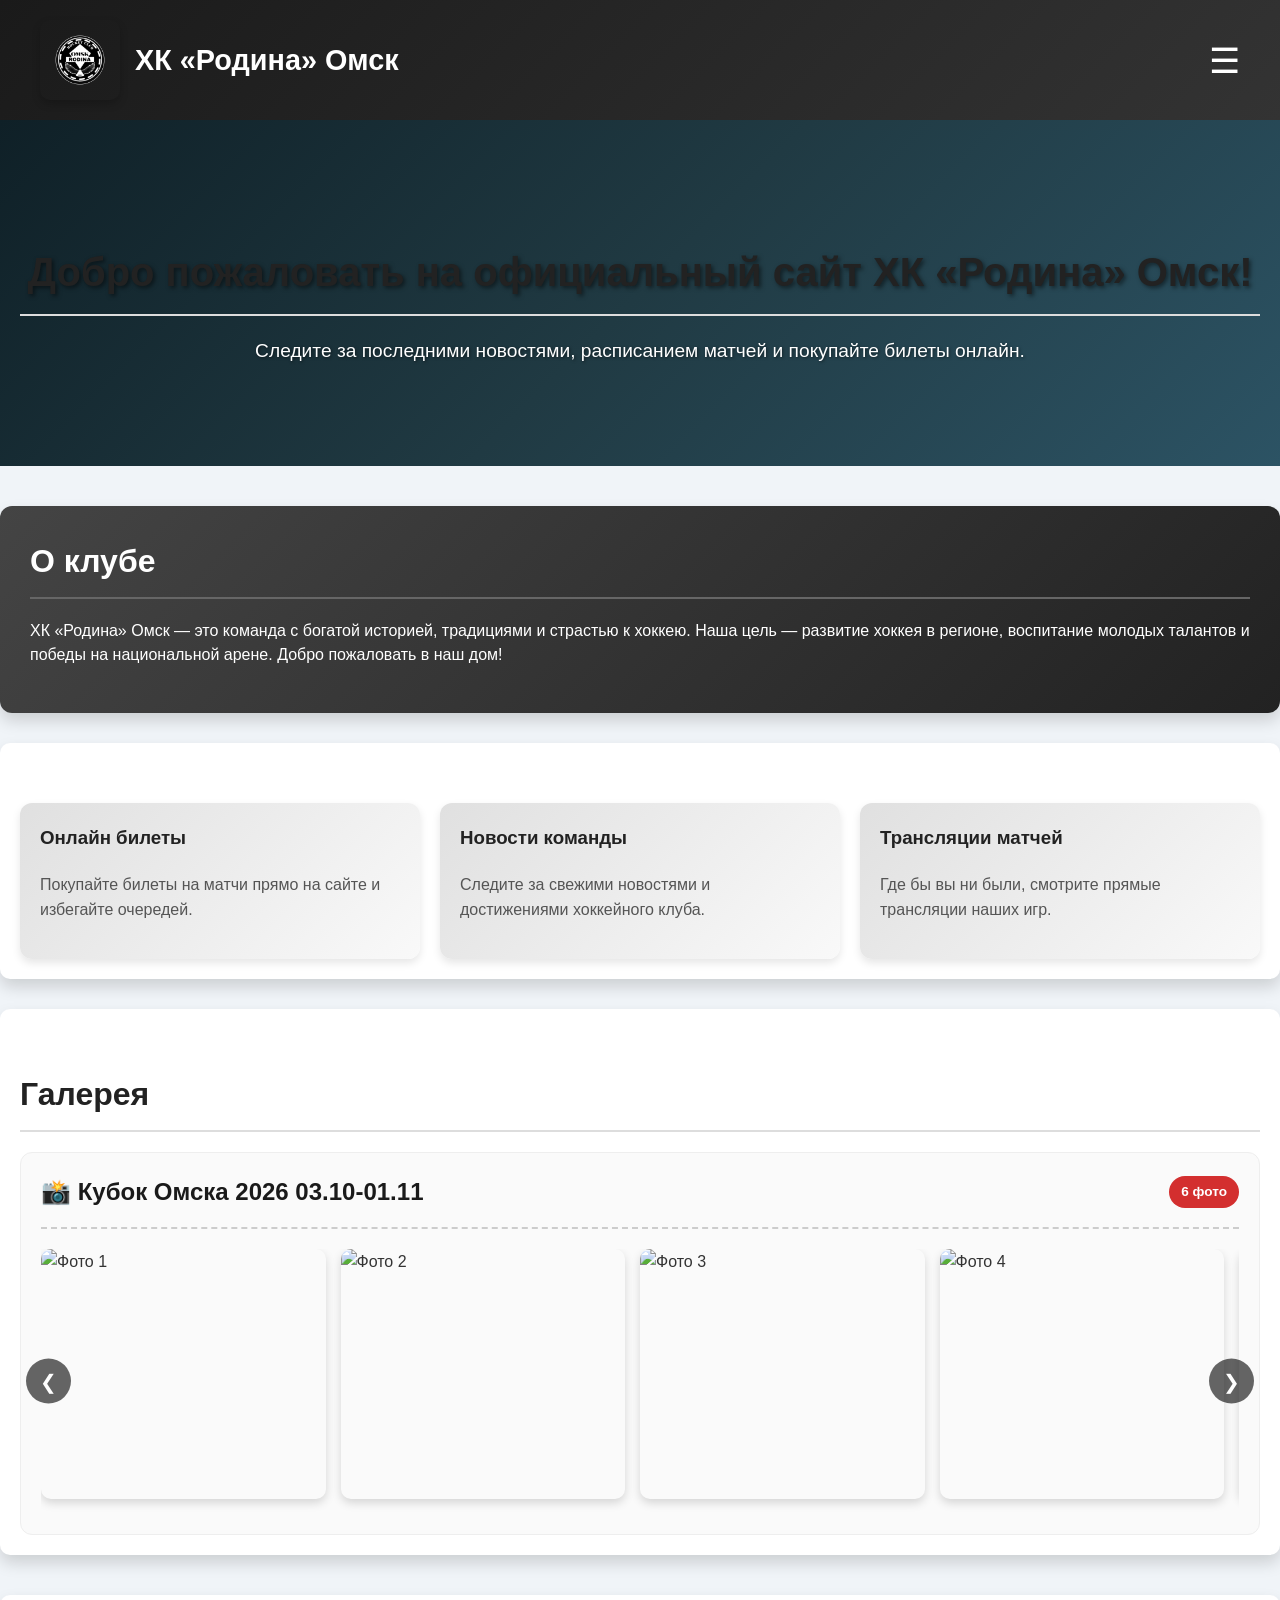
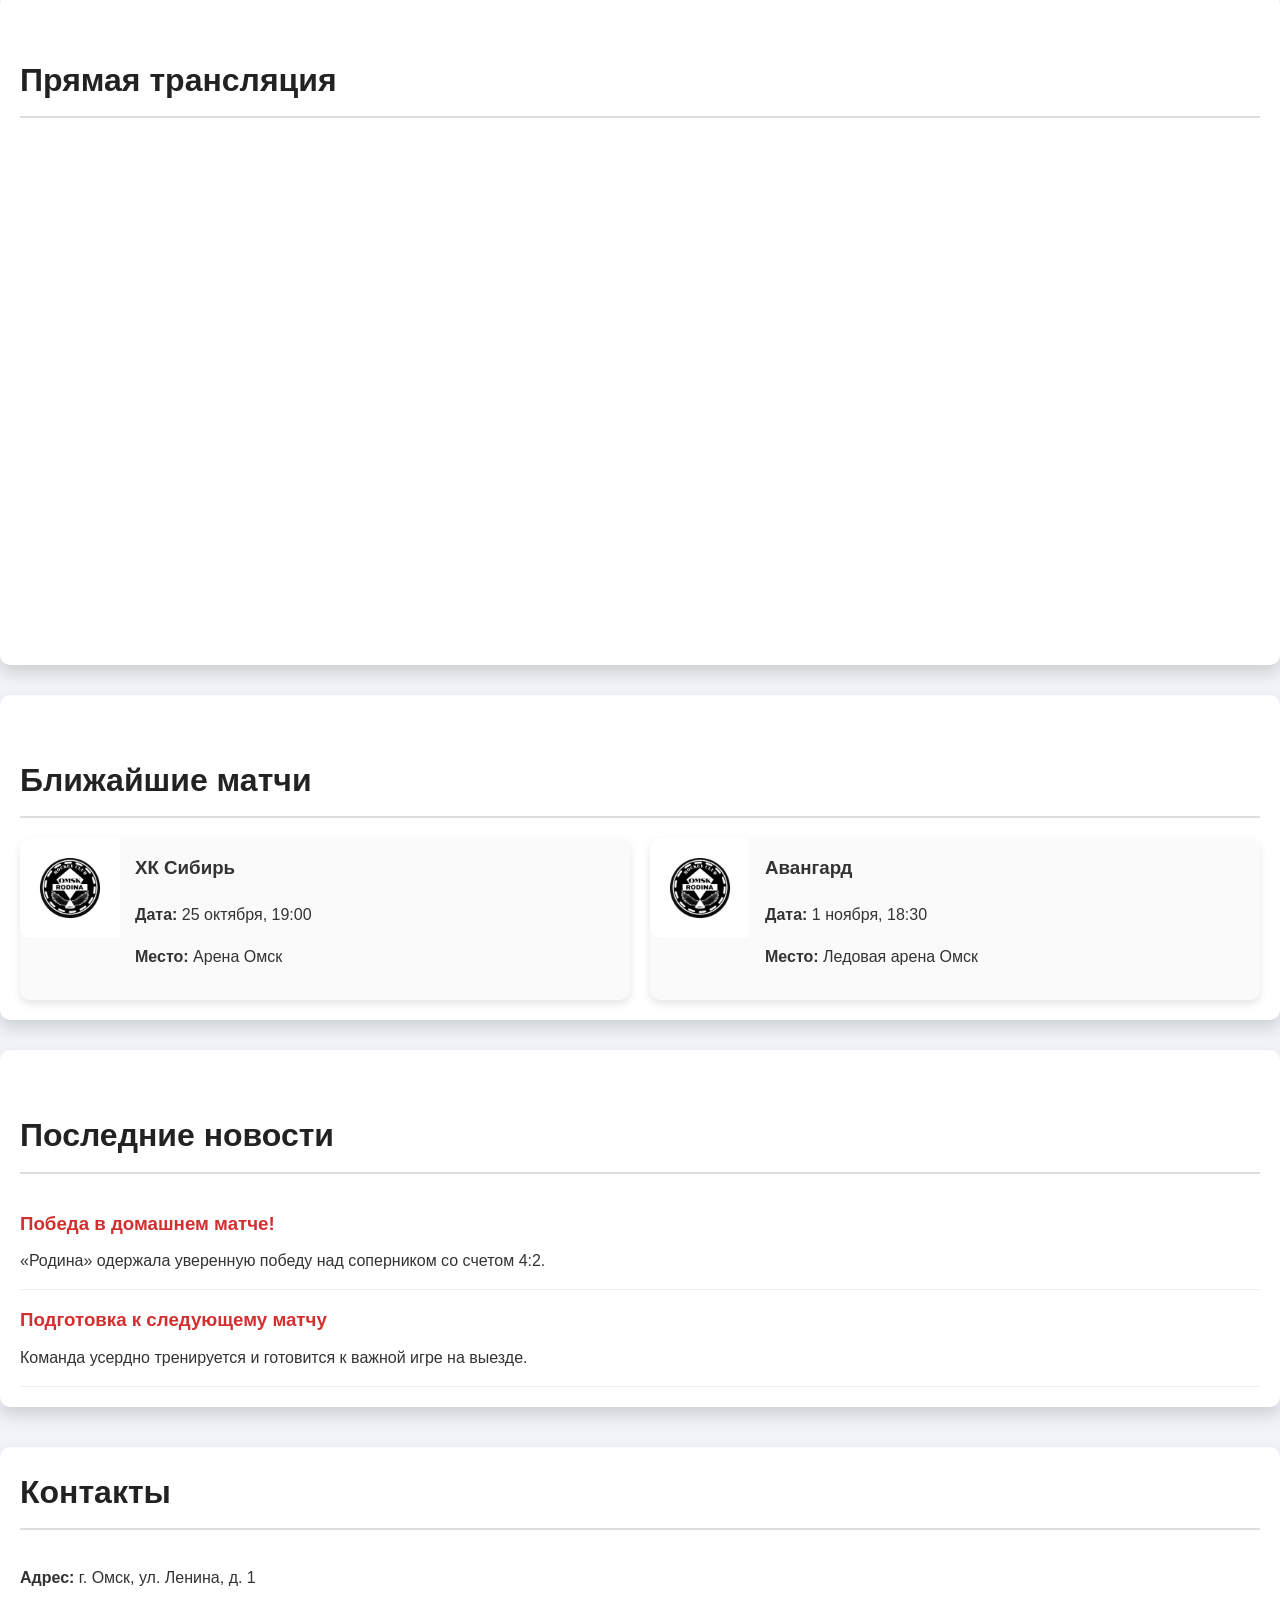
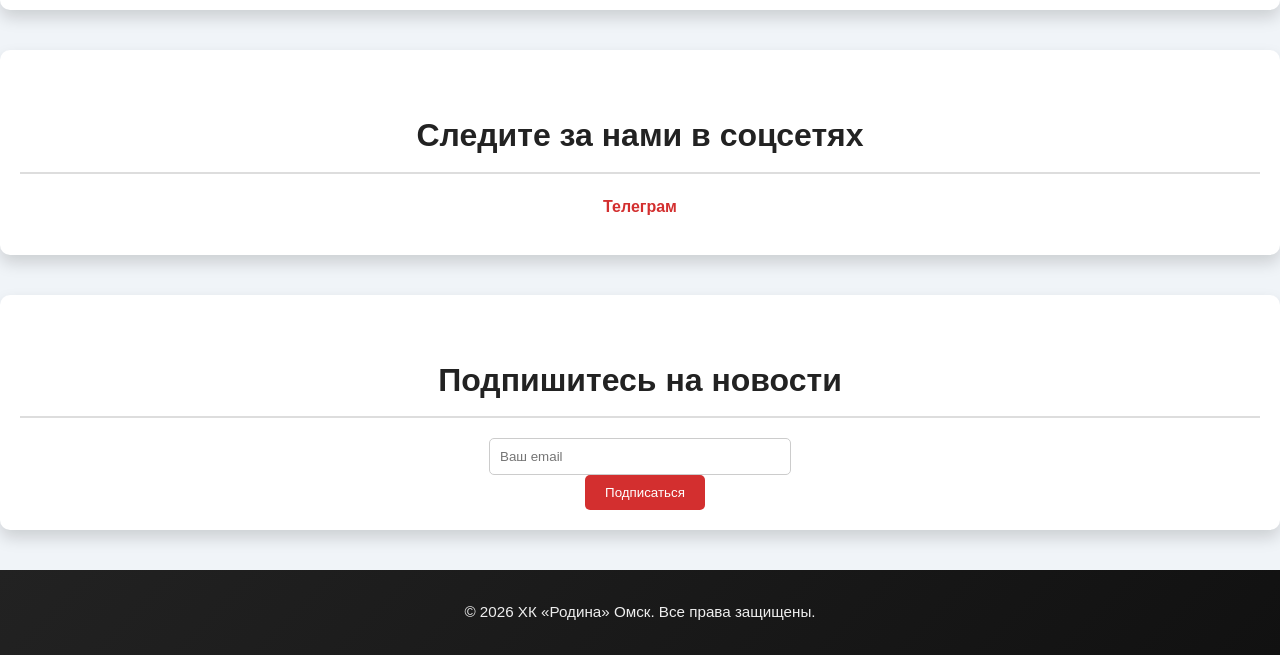
==== commit 84f3dca0: "ы" ====
--- a/index.html
+++ b/index.html
@@ -26,7 +26,7 @@
     align-items: center;
     justify-content: space-between;
     transition: background 0.3s;
-    position: relative; /* Важно для выпадающего меню */
+    position: relative;
   }
   .header-container { display: flex; align-items: center; gap: 15px; }
   header h1 { margin: 0; font-size: 1.8em; color: #fff; }
@@ -39,44 +39,24 @@
 
   /* Кнопка "3 полоски" */
   .menu-btn {
-    background: none;
-    border: none;
-    color: white;
-    font-size: 2.2em;
-    cursor: pointer;
-    padding: 0;
-    transition: color 0.3s;
+    background: none; border: none; color: white;
+    font-size: 2.2em; cursor: pointer; padding: 0; transition: color 0.3s;
   }
   .menu-btn:hover { color: #d32f2f; }
 
   /* Выпадающее меню */
   .dropdown-menu {
-    display: none; /* Скрыто по умолчанию */
-    position: absolute;
-    right: 20px;
-    top: 100%; /* Появляется ровно под хедером */
-    background-color: #222;
-    min-width: 180px;
+    display: none; position: absolute; right: 20px; top: 100%;
+    background-color: #222; min-width: 180px;
     box-shadow: 0 8px 16px rgba(0,0,0,0.5);
-    z-index: 1000;
-    border-radius: 0 0 8px 8px;
-    border-top: 3px solid #d32f2f;
-    overflow: hidden;
+    z-index: 1000; border-radius: 0 0 8px 8px;
+    border-top: 3px solid #d32f2f; overflow: hidden;
   }
   .dropdown-menu a {
-    color: white;
-    padding: 12px 20px;
-    text-decoration: none;
-    display: block;
-    font-weight: 600;
-    transition: background 0.3s, padding-left 0.3s;
-  }
-  .dropdown-menu a:hover {
-    background-color: #d32f2f;
-    text-decoration: none;
-    padding-left: 25px; /* Небольшой эффект при наведении */
-  }
-  /* Класс, который показывает меню */
+    color: white; padding: 12px 20px; text-decoration: none;
+    display: block; font-weight: 600; transition: background 0.3s, padding-left 0.3s;
+  }
+  .dropdown-menu a:hover { background-color: #d32f2f; text-decoration: none; padding-left: 25px; }
   .dropdown-menu.show { display: block; }
 
   /* Баннер / Hero */
@@ -152,8 +132,44 @@
   .about-club h2 { margin-top: 0; color: #fff; border-bottom: 2px solid #666; }
   .about-club p { line-height: 1.5; }
 
-  /* ГАЛЕРЕЯ */
-  .gallery-wrapper { position: relative; margin-top: 20px; }
+  /* === ГАЛЕРЕЯ И АЛЬБОМЫ === */
+  .album-container {
+    margin-top: 20px;
+    background: #fafafa;
+    border-radius: 12px;
+    padding: 20px;
+    border: 1px solid #eee;
+  }
+  
+  .album-header {
+    display: flex;
+    justify-content: space-between;
+    align-items: center;
+    margin-bottom: 20px;
+    border-bottom: 2px dashed #ccc;
+    padding-bottom: 15px;
+  }
+  
+  .album-header h3 {
+    margin: 0;
+    font-size: 1.5em;
+    color: #1a1a1a;
+    display: flex;
+    align-items: center;
+    gap: 10px;
+  }
+  
+  .photo-count {
+    background-color: #d32f2f;
+    color: white;
+    padding: 5px 12px;
+    border-radius: 20px;
+    font-size: 0.85em;
+    font-weight: bold;
+    white-space: nowrap;
+  }
+
+  .gallery-wrapper { position: relative; }
   .gallery {
     display: flex; gap: 15px; overflow-x: auto; scroll-behavior: smooth;
     padding-bottom: 15px; scrollbar-width: none; -ms-overflow-style: none;
@@ -167,6 +183,7 @@
   .gallery img:hover { transform: scale(1.02); }
   @media(max-width: 768px){
     .gallery img { flex: 0 0 calc(50% - 15px); height: 200px; }
+    .album-header { flex-direction: column; align-items: flex-start; gap: 10px; }
   }
   .gallery-btn {
     position: absolute; top: 50%; transform: translateY(-50%);
@@ -209,7 +226,7 @@
     <a href="Расписание.html">Расписание</a>
     <a href="#">Билеты</a>
     <a href="Новости.html">Новости</a>
-    <a href="Контакты.html">Сотрудники</a>
+    <a href="Персонал.html">Персонал</a>
   </div>
 </header>
 
@@ -243,21 +260,31 @@
   </div>
 </div>
 
-<!-- ГАЛЕРЕЯ -->
+<!-- ГАЛЕРЕЯ (АЛЬБОМ) -->
 <div class="container">
   <h2>Галерея</h2>
-  <div class="gallery-wrapper">
-    <button class="gallery-btn prev" onclick="scrollGallery(-1)">&#10094;</button>
-    <div class="gallery" id="photoGallery">
-      <img src="images/foto/foto1.png" alt="Фото 1" />
-      <img src="images/foto/foto2.png" alt="Фото 2" />
-      <img src="images/foto/foto3.png" alt="Фото 3" />
-      <img src="images/foto/foto4.png" alt="Фото 4" />
-      <img src="images/foto/foto5.png" alt="Фото 5" />
-      <img src="images/foto/foto6.png" alt="Фото 6" />
-    </div>
-    <button class="gallery-btn next" onclick="scrollGallery(1)">&#10095;</button>
-  </div>
+  
+  <!-- Блок альбома -->
+  <div class="album-container">
+    <div class="album-header">
+      <h3>📸 Кубок Омска 2026 03.10-01.11</h3>
+      <span class="photo-count">6 фото</span>
+    </div>
+    
+    <div class="gallery-wrapper">
+      <button class="gallery-btn prev" onclick="scrollGallery(-1)">&#10094;</button>
+      <div class="gallery" id="photoGallery">
+        <img src="images/foto/foto1.png" alt="Фото 1" />
+        <img src="images/foto/foto2.png" alt="Фото 2" />
+        <img src="images/foto/foto3.png" alt="Фото 3" />
+        <img src="images/foto/foto4.png" alt="Фото 4" />
+        <img src="images/foto/foto5.png" alt="Фото 5" />
+        <img src="images/foto/foto6.png" alt="Фото 6" />
+      </div>
+      <button class="gallery-btn next" onclick="scrollGallery(1)">&#10095;</button>
+    </div>
+  </div>
+
 </div>
 
 <!-- Видео/Трансляции -->
@@ -344,12 +371,10 @@
 
   // Скрипт для выпадающего меню
   function toggleMenu(event) {
-    // Останавливаем всплытие события, чтобы клик по кнопке не закрывал меню сразу же
     event.stopPropagation(); 
     document.getElementById('dropdownMenu').classList.toggle('show');
   }
 
-  // Закрытие меню при клике в любом другом месте страницы
   window.onclick = function(event) {
     var dropdown = document.getElementById('dropdownMenu');
     if (!event.target.matches('.menu-btn') && dropdown.classList.contains('show')) {
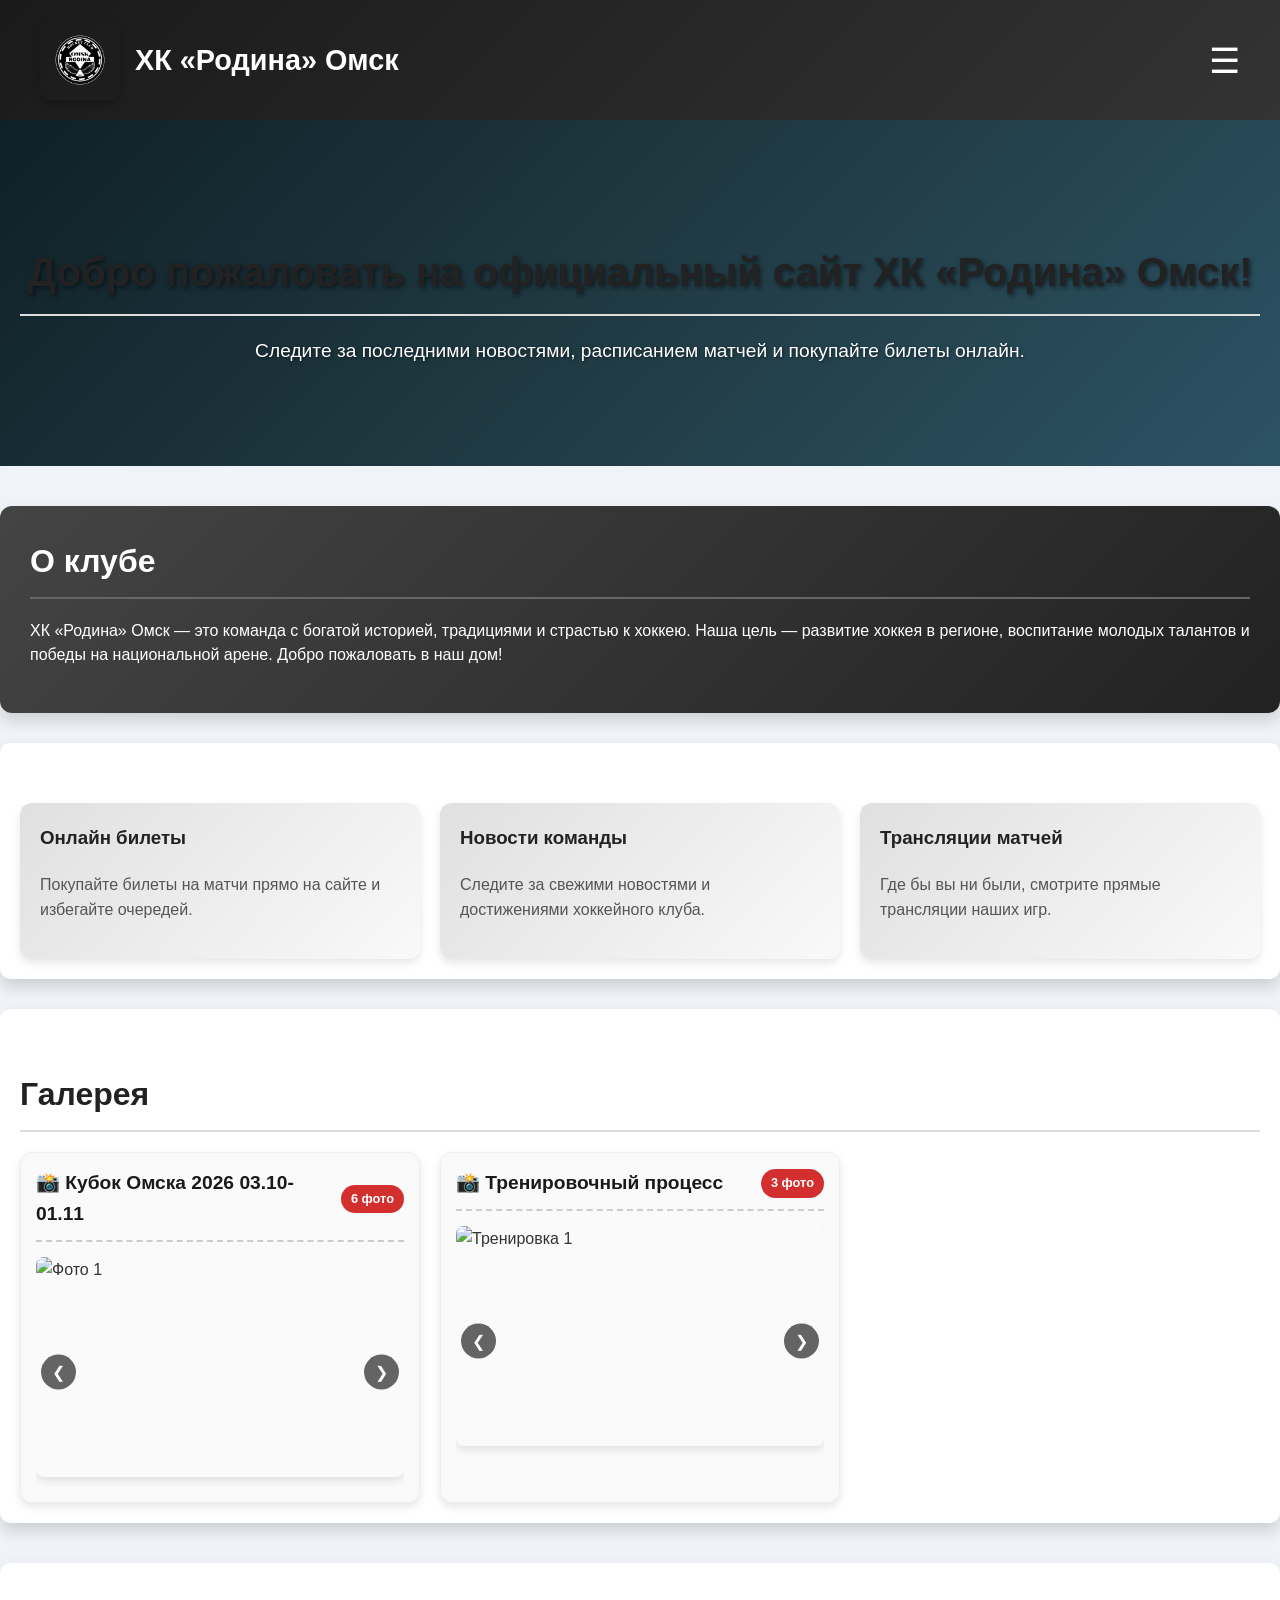
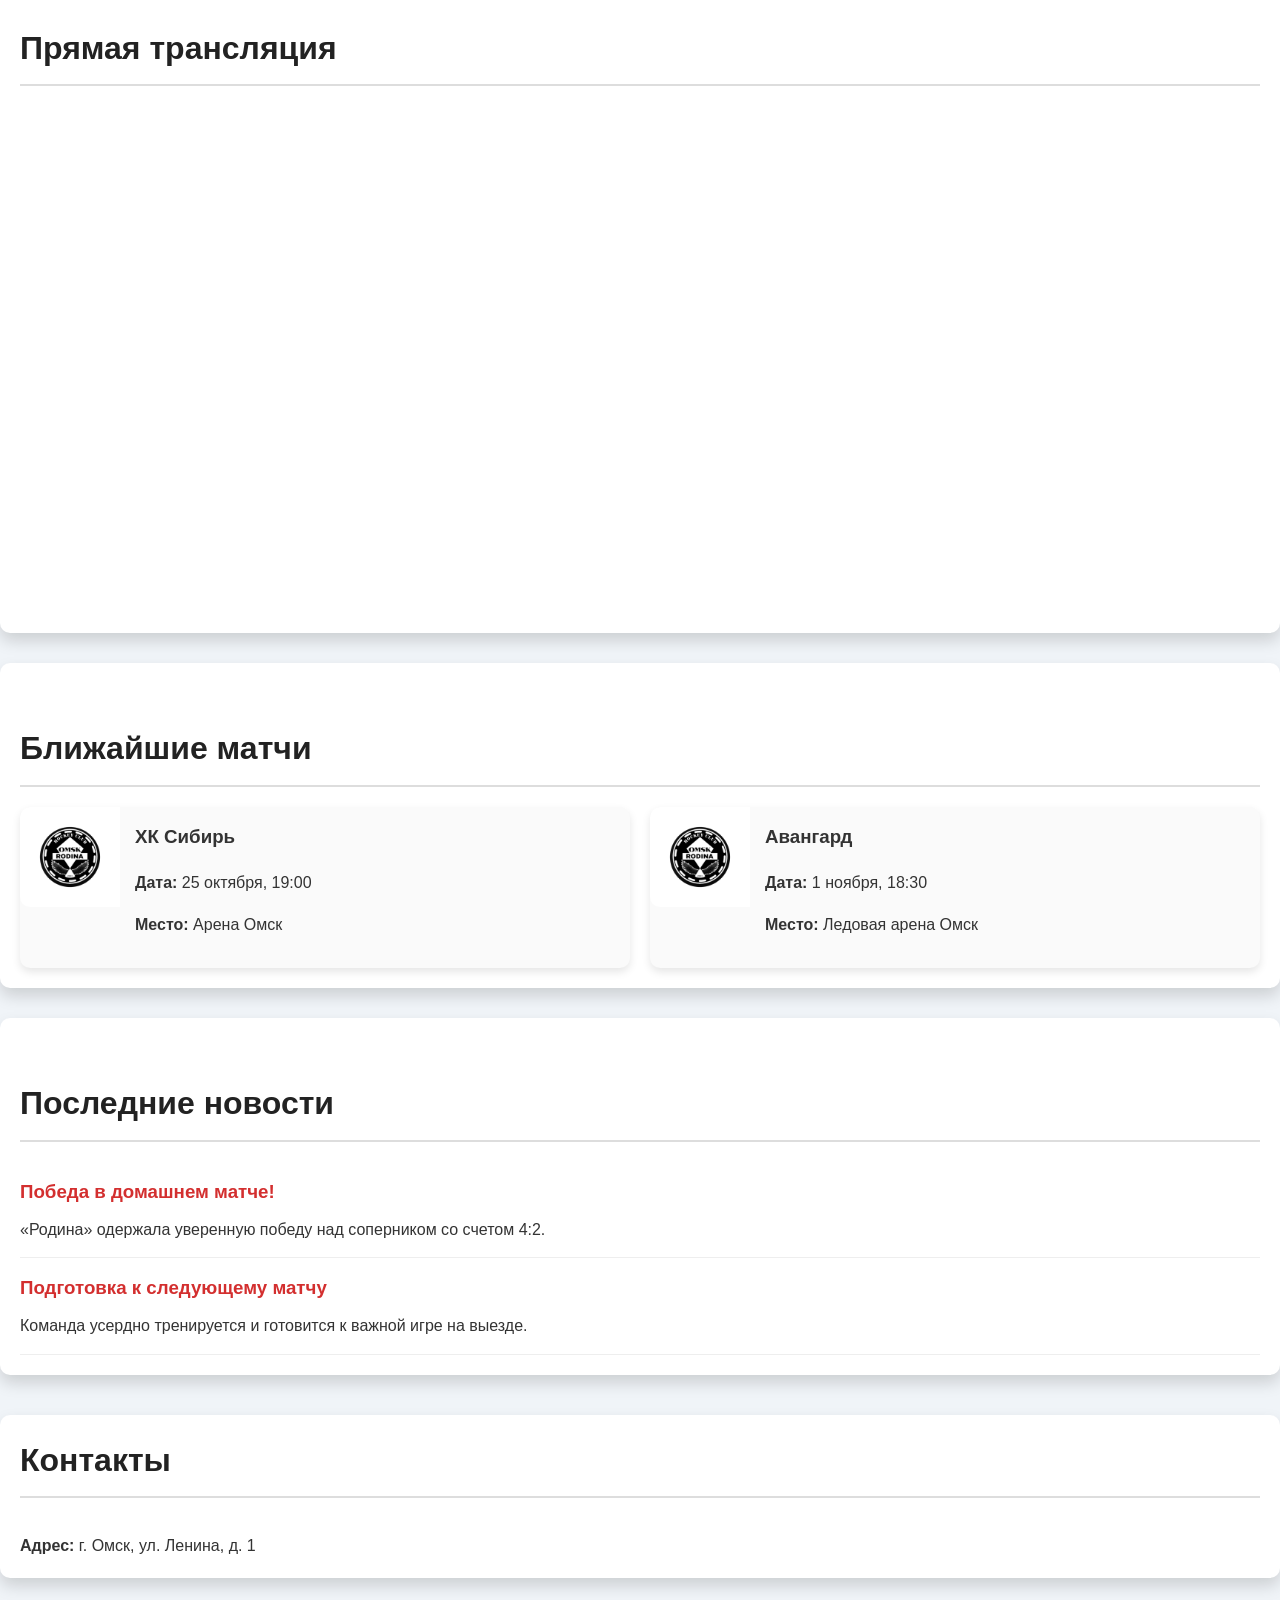
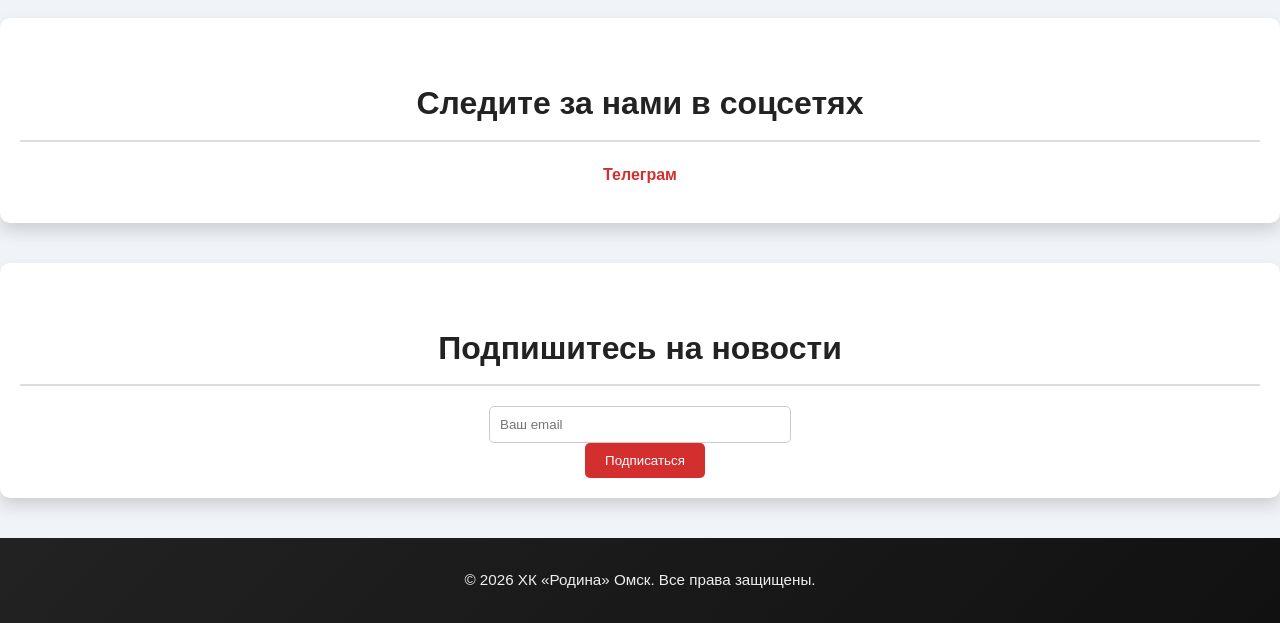
==== commit d0c66fa9: "изменение" ====
--- a/index.html
+++ b/index.html
@@ -132,70 +132,93 @@
   .about-club h2 { margin-top: 0; color: #fff; border-bottom: 2px solid #666; }
   .about-club p { line-height: 1.5; }
 
-  /* === ГАЛЕРЕЯ И АЛЬБОМЫ === */
-  .album-container {
+  /* =========================================
+     ГАЛЕРЕЯ (АЛЬБОМЫ В ВИДЕ КАРТОЧЕК)
+     ========================================= */
+  .albums-grid {
+    display: grid;
+    /* Карточки будут автоматически выстраиваться в ряд, минимальная ширина 400px */
+    grid-template-columns: repeat(auto-fill, minmax(400px, 1fr));
+    gap: 20px;
     margin-top: 20px;
+  }
+
+  @media(max-width: 500px) {
+    .albums-grid { grid-template-columns: 1fr; }
+  }
+
+  .album-card {
     background: #fafafa;
     border-radius: 12px;
-    padding: 20px;
+    padding: 15px;
     border: 1px solid #eee;
-  }
-  
+    box-shadow: 0 4px 8px rgba(0,0,0,0.1);
+    transition: transform 0.3s, box-shadow 0.3s;
+    display: flex;
+    flex-direction: column;
+  }
+  
+  .album-card:hover {
+    transform: translateY(-5px);
+    box-shadow: 0 12px 20px rgba(0,0,0,0.15);
+  }
+
   .album-header {
     display: flex;
     justify-content: space-between;
     align-items: center;
-    margin-bottom: 20px;
+    margin-bottom: 15px;
     border-bottom: 2px dashed #ccc;
-    padding-bottom: 15px;
+    padding-bottom: 10px;
   }
   
   .album-header h3 {
     margin: 0;
-    font-size: 1.5em;
+    font-size: 1.2em;
     color: #1a1a1a;
     display: flex;
     align-items: center;
-    gap: 10px;
+    gap: 8px;
   }
   
   .photo-count {
     background-color: #d32f2f;
     color: white;
-    padding: 5px 12px;
+    padding: 4px 10px;
     border-radius: 20px;
-    font-size: 0.85em;
+    font-size: 0.8em;
     font-weight: bold;
     white-space: nowrap;
   }
 
   .gallery-wrapper { position: relative; }
   .gallery {
-    display: flex; gap: 15px; overflow-x: auto; scroll-behavior: smooth;
-    padding-bottom: 15px; scrollbar-width: none; -ms-overflow-style: none;
+    display: flex; gap: 10px; overflow-x: auto; scroll-behavior: smooth;
+    padding-bottom: 10px; scrollbar-width: none; -ms-overflow-style: none;
   }
   .gallery::-webkit-scrollbar { display: none; }
+  
+  /* Внутри карточки альбома фото занимают 100% ширины карточки (показываем по одному) */
   .gallery img {
-    flex: 0 0 calc(25% - 15px); height: 250px; object-fit: cover;
-    border-radius: 10px; box-shadow: 0 4px 10px rgba(0,0,0,0.15);
+    flex: 0 0 100%; 
+    height: 220px; 
+    object-fit: cover;
+    border-radius: 8px; 
+    box-shadow: 0 4px 10px rgba(0,0,0,0.1);
     transition: transform 0.3s;
   }
   .gallery img:hover { transform: scale(1.02); }
-  @media(max-width: 768px){
-    .gallery img { flex: 0 0 calc(50% - 15px); height: 200px; }
-    .album-header { flex-direction: column; align-items: flex-start; gap: 10px; }
-  }
+
   .gallery-btn {
     position: absolute; top: 50%; transform: translateY(-50%);
     background-color: rgba(0, 0, 0, 0.6); color: white; border: none;
-    width: 45px; height: 45px; border-radius: 50%; font-size: 20px;
+    width: 35px; height: 35px; border-radius: 50%; font-size: 16px;
     cursor: pointer; z-index: 10; display: flex; align-items: center;
     justify-content: center; transition: background 0.3s, transform 0.2s;
   }
   .gallery-btn:hover { background-color: #d32f2f; transform: translateY(-50%) scale(1.1); }
-  .gallery-btn.prev { left: -15px; }
-  .gallery-btn.next { right: -15px; }
-  @media(max-width: 768px){ .gallery-btn { display: none; } }
+  .gallery-btn.prev { left: 5px; }
+  .gallery-btn.next { right: 5px; }
 
   /* Видео/Трансляции */
   .video-section { margin-top: 40px; }
@@ -260,30 +283,55 @@
   </div>
 </div>
 
-<!-- ГАЛЕРЕЯ (АЛЬБОМ) -->
+<!-- ГАЛЕРЕЯ (СЕТКА АЛЬБОМОВ) -->
 <div class="container">
   <h2>Галерея</h2>
   
-  <!-- Блок альбома -->
-  <div class="album-container">
-    <div class="album-header">
-      <h3>📸 Кубок Омска 2026 03.10-01.11</h3>
-      <span class="photo-count">6 фото</span>
-    </div>
+  <div class="albums-grid">
     
-    <div class="gallery-wrapper">
-      <button class="gallery-btn prev" onclick="scrollGallery(-1)">&#10094;</button>
-      <div class="gallery" id="photoGallery">
-        <img src="images/foto/foto1.png" alt="Фото 1" />
-        <img src="images/foto/foto2.png" alt="Фото 2" />
-        <img src="images/foto/foto3.png" alt="Фото 3" />
-        <img src="images/foto/foto4.png" alt="Фото 4" />
-        <img src="images/foto/foto5.png" alt="Фото 5" />
-        <img src="images/foto/foto6.png" alt="Фото 6" />
-      </div>
-      <button class="gallery-btn next" onclick="scrollGallery(1)">&#10095;</button>
-    </div>
-  </div>
+    <!-- АЛЬБОМ 1 -->
+    <div class="album-card">
+      <div class="album-header">
+        <h3>📸 Кубок Омска 2026 03.10-01.11</h3>
+        <span class="photo-count">6 фото</span>
+      </div>
+      
+      <div class="gallery-wrapper">
+        <!-- Уникальный ID для первой галереи -->
+        <button class="gallery-btn prev" onclick="scrollGallery('gallery1', -1)">&#10094;</button>
+        <div class="gallery" id="gallery1">
+          <img src="images/foto/foto1.png" alt="Фото 1" />
+          <img src="images/foto/foto2.png" alt="Фото 2" />
+          <img src="images/foto/foto3.png" alt="Фото 3" />
+          <img src="images/foto/foto4.png" alt="Фото 4" />
+          <img src="images/foto/foto5.png" alt="Фото 5" />
+          <img src="images/foto/foto6.png" alt="Фото 6" />
+        </div>
+        <button class="gallery-btn next" onclick="scrollGallery('gallery1', 1)">&#10095;</button>
+      </div>
+    </div>
+
+    <!-- АЛЬБОМ 2 (Пример) -->
+    <div class="album-card">
+      <div class="album-header">
+        <h3>📸 Тренировочный процесс</h3>
+        <span class="photo-count">3 фото</span>
+      </div>
+      
+      <div class="gallery-wrapper">
+        <!-- Уникальный ID для второй галереи -->
+        <button class="gallery-btn prev" onclick="scrollGallery('gallery2', -1)">&#10094;</button>
+        <div class="gallery" id="gallery2">
+          <!-- Если у вас нет других фото, можете временно оставить эти же, чтобы посмотреть, как работает -->
+          <img src="images/foto/foto1.png" alt="Тренировка 1" />
+          <img src="images/foto/foto2.png" alt="Тренировка 2" />
+          <img src="images/foto/foto3.png" alt="Тренировка 3" />
+        </div>
+        <button class="gallery-btn next" onclick="scrollGallery('gallery2', 1)">&#10095;</button>
+      </div>
+    </div>
+
+  </div> <!-- Конец albums-grid -->
 
 </div>
 
@@ -359,10 +407,10 @@
 
 <!-- Скрипты -->
 <script>
-  // Скрипт для галереи (стрелочки)
-  function scrollGallery(direction) {
-    const gallery = document.getElementById('photoGallery');
-    const scrollAmount = gallery.clientWidth * 0.25; 
+  // Скрипт для галереи (теперь принимает ID галереи, чтобы не листать все сразу)
+  function scrollGallery(galleryId, direction) {
+    const gallery = document.getElementById(galleryId);
+    const scrollAmount = gallery.clientWidth; // Прокрутка на ширину одного фото
     gallery.scrollBy({
       left: direction * scrollAmount,
       behavior: 'smooth'
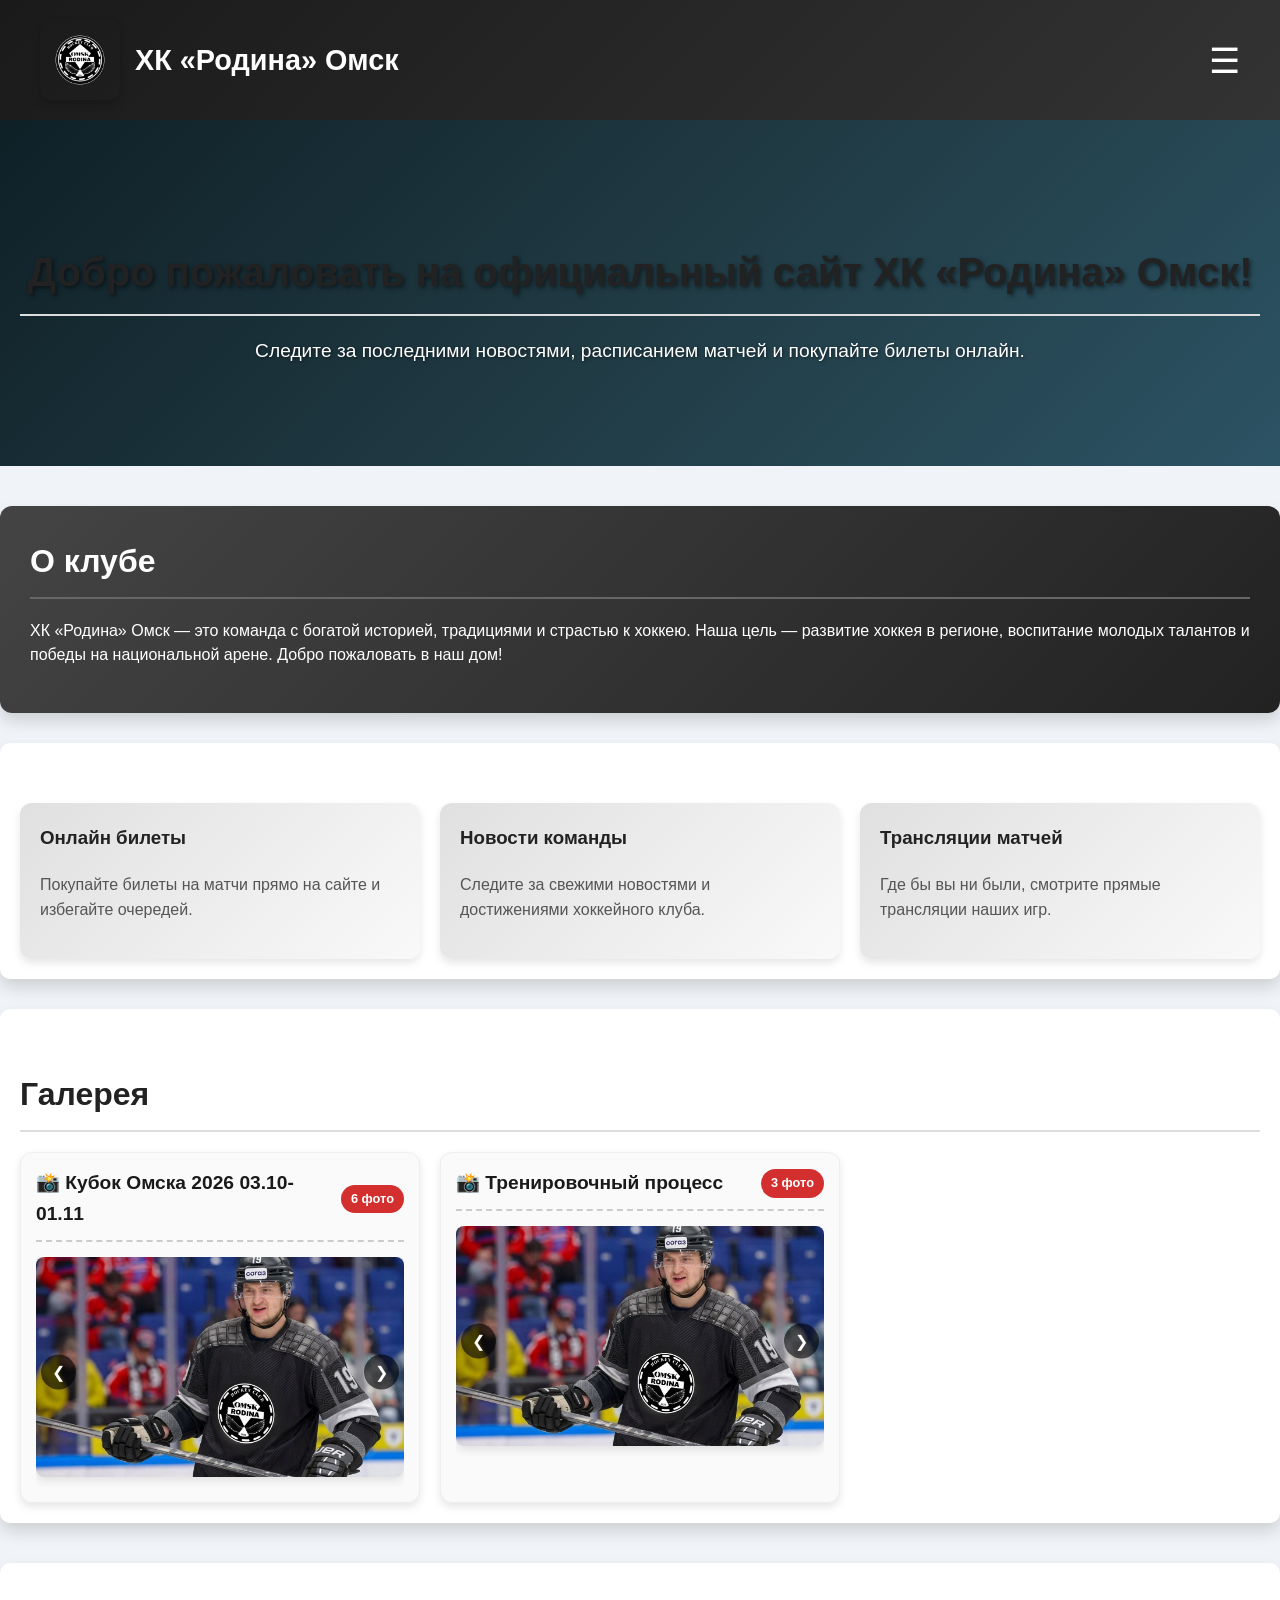
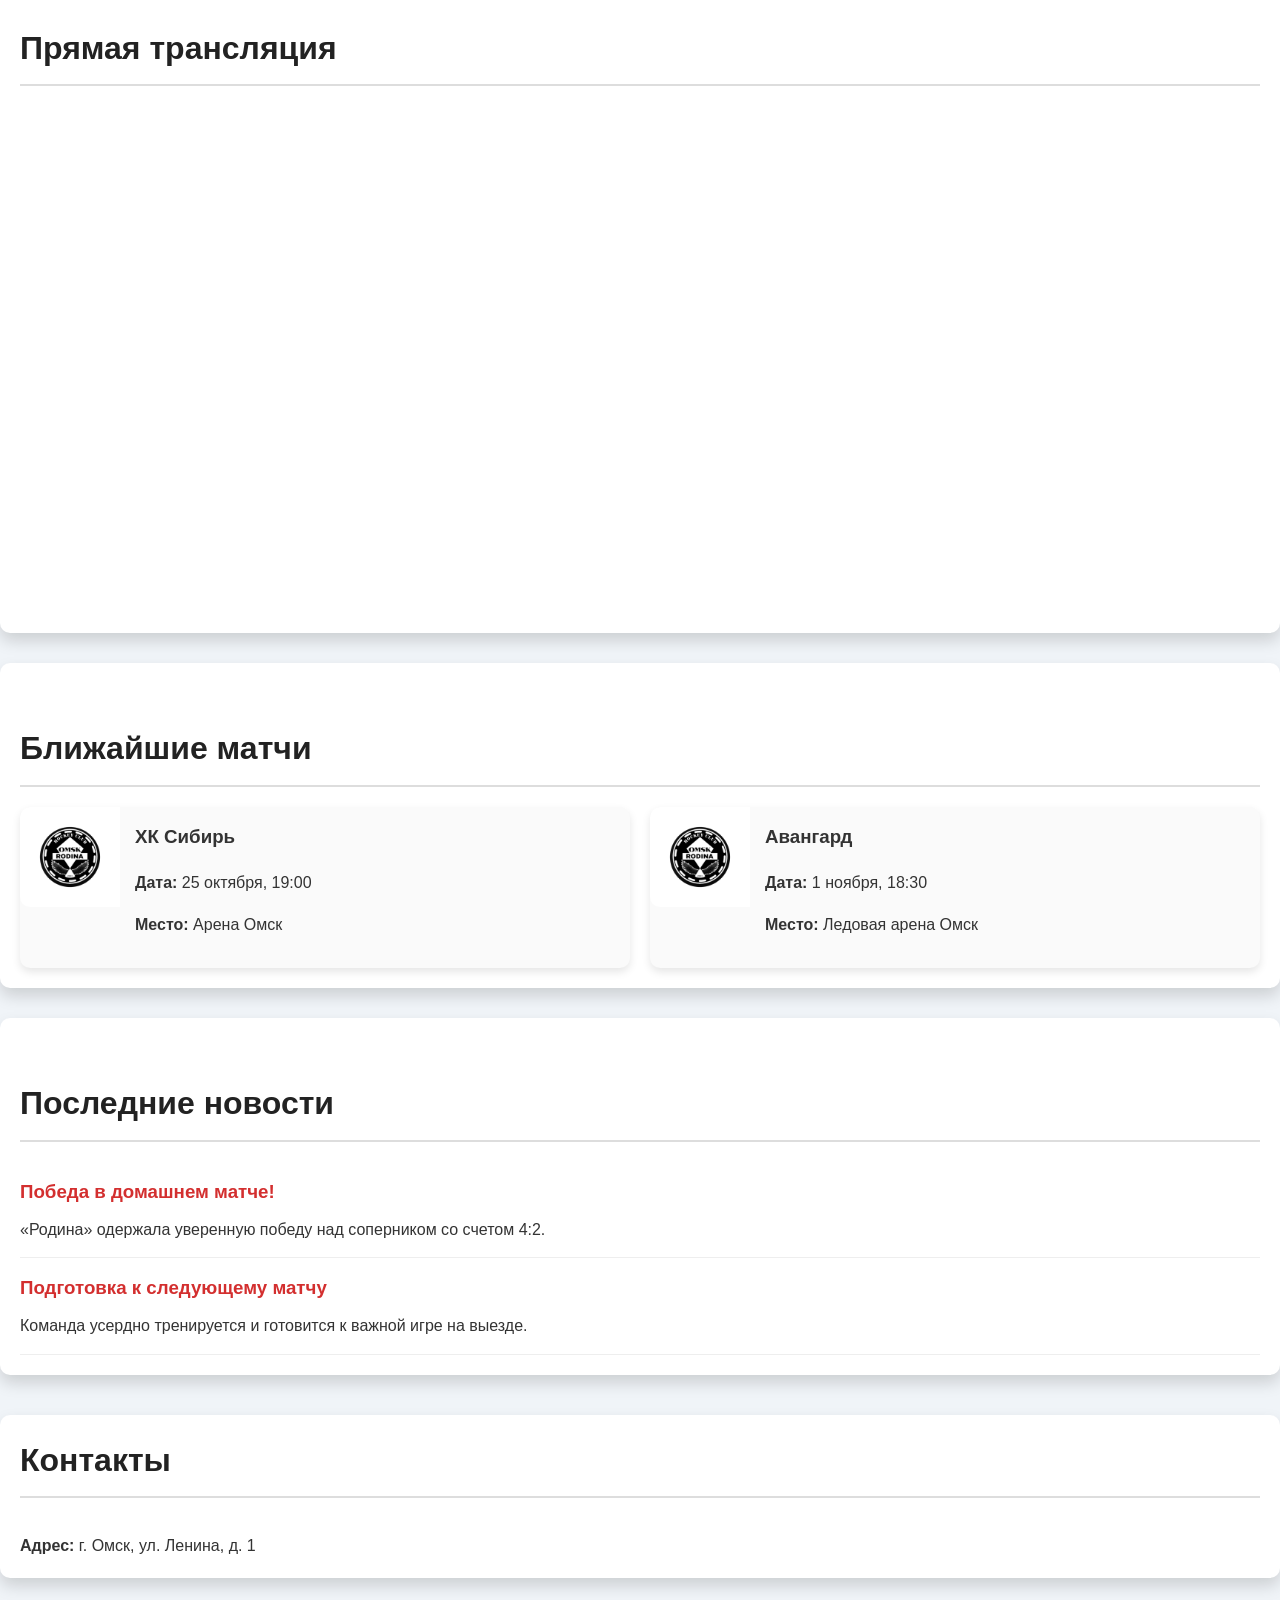
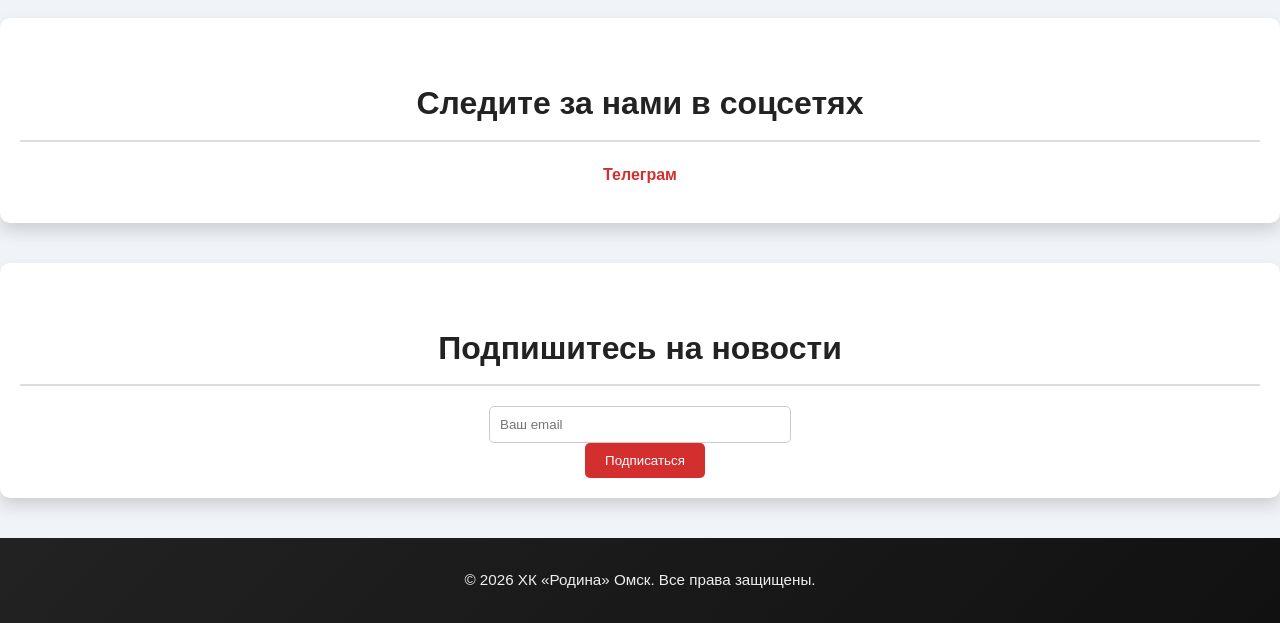
==== commit 1f29b8d8: "Изменение" ====
--- a/index.html
+++ b/index.html
@@ -137,7 +137,6 @@
      ========================================= */
   .albums-grid {
     display: grid;
-    /* Карточки будут автоматически выстраиваться в ряд, минимальная ширина 400px */
     grid-template-columns: repeat(auto-fill, minmax(400px, 1fr));
     gap: 20px;
     margin-top: 20px;
@@ -198,7 +197,6 @@
   }
   .gallery::-webkit-scrollbar { display: none; }
   
-  /* Внутри карточки альбома фото занимают 100% ширины карточки (показываем по одному) */
   .gallery img {
     flex: 0 0 100%; 
     height: 220px; 
@@ -297,15 +295,15 @@
       </div>
       
       <div class="gallery-wrapper">
-        <!-- Уникальный ID для первой галереи -->
         <button class="gallery-btn prev" onclick="scrollGallery('gallery1', -1)">&#10094;</button>
         <div class="gallery" id="gallery1">
-          <img src="images/foto/foto1.png" alt="Фото 1" />
-          <img src="images/foto/foto2.png" alt="Фото 2" />
-          <img src="images/foto/foto3.png" alt="Фото 3" />
-          <img src="images/foto/foto4.png" alt="Фото 4" />
-          <img src="images/foto/foto5.png" alt="Фото 5" />
-          <img src="images/foto/foto6.png" alt="Фото 6" />
+          <!-- ЗДЕСЬ ИЗМЕНЕНО РАСШИРЕНИЕ НА .jpg -->
+          <img src="images/foto/foto1.jpg" alt="Фото 1" />
+          <img src="images/foto/foto2.jpg" alt="Фото 2" />
+          <img src="images/foto/foto3.jpg" alt="Фото 3" />
+          <img src="images/foto/foto4.jpg" alt="Фото 4" />
+          <img src="images/foto/foto5.jpg" alt="Фото 5" />
+          <img src="images/foto/foto6.jpg" alt="Фото 6" />
         </div>
         <button class="gallery-btn next" onclick="scrollGallery('gallery1', 1)">&#10095;</button>
       </div>
@@ -319,13 +317,12 @@
       </div>
       
       <div class="gallery-wrapper">
-        <!-- Уникальный ID для второй галереи -->
         <button class="gallery-btn prev" onclick="scrollGallery('gallery2', -1)">&#10094;</button>
         <div class="gallery" id="gallery2">
-          <!-- Если у вас нет других фото, можете временно оставить эти же, чтобы посмотреть, как работает -->
-          <img src="images/foto/foto1.png" alt="Тренировка 1" />
-          <img src="images/foto/foto2.png" alt="Тренировка 2" />
-          <img src="images/foto/foto3.png" alt="Тренировка 3" />
+          <!-- ЗДЕСЬ ТОЖЕ ИЗМЕНЕНО РАСШИРЕНИЕ НА .jpg -->
+          <img src="images/foto/foto1.jpg" alt="Тренировка 1" />
+          <img src="images/foto/foto2.jpg" alt="Тренировка 2" />
+          <img src="images/foto/foto3.jpg" alt="Тренировка 3" />
         </div>
         <button class="gallery-btn next" onclick="scrollGallery('gallery2', 1)">&#10095;</button>
       </div>
@@ -407,10 +404,10 @@
 
 <!-- Скрипты -->
 <script>
-  // Скрипт для галереи (теперь принимает ID галереи, чтобы не листать все сразу)
+  // Скрипт для галереи
   function scrollGallery(galleryId, direction) {
     const gallery = document.getElementById(galleryId);
-    const scrollAmount = gallery.clientWidth; // Прокрутка на ширину одного фото
+    const scrollAmount = gallery.clientWidth; 
     gallery.scrollBy({
       left: direction * scrollAmount,
       behavior: 'smooth'
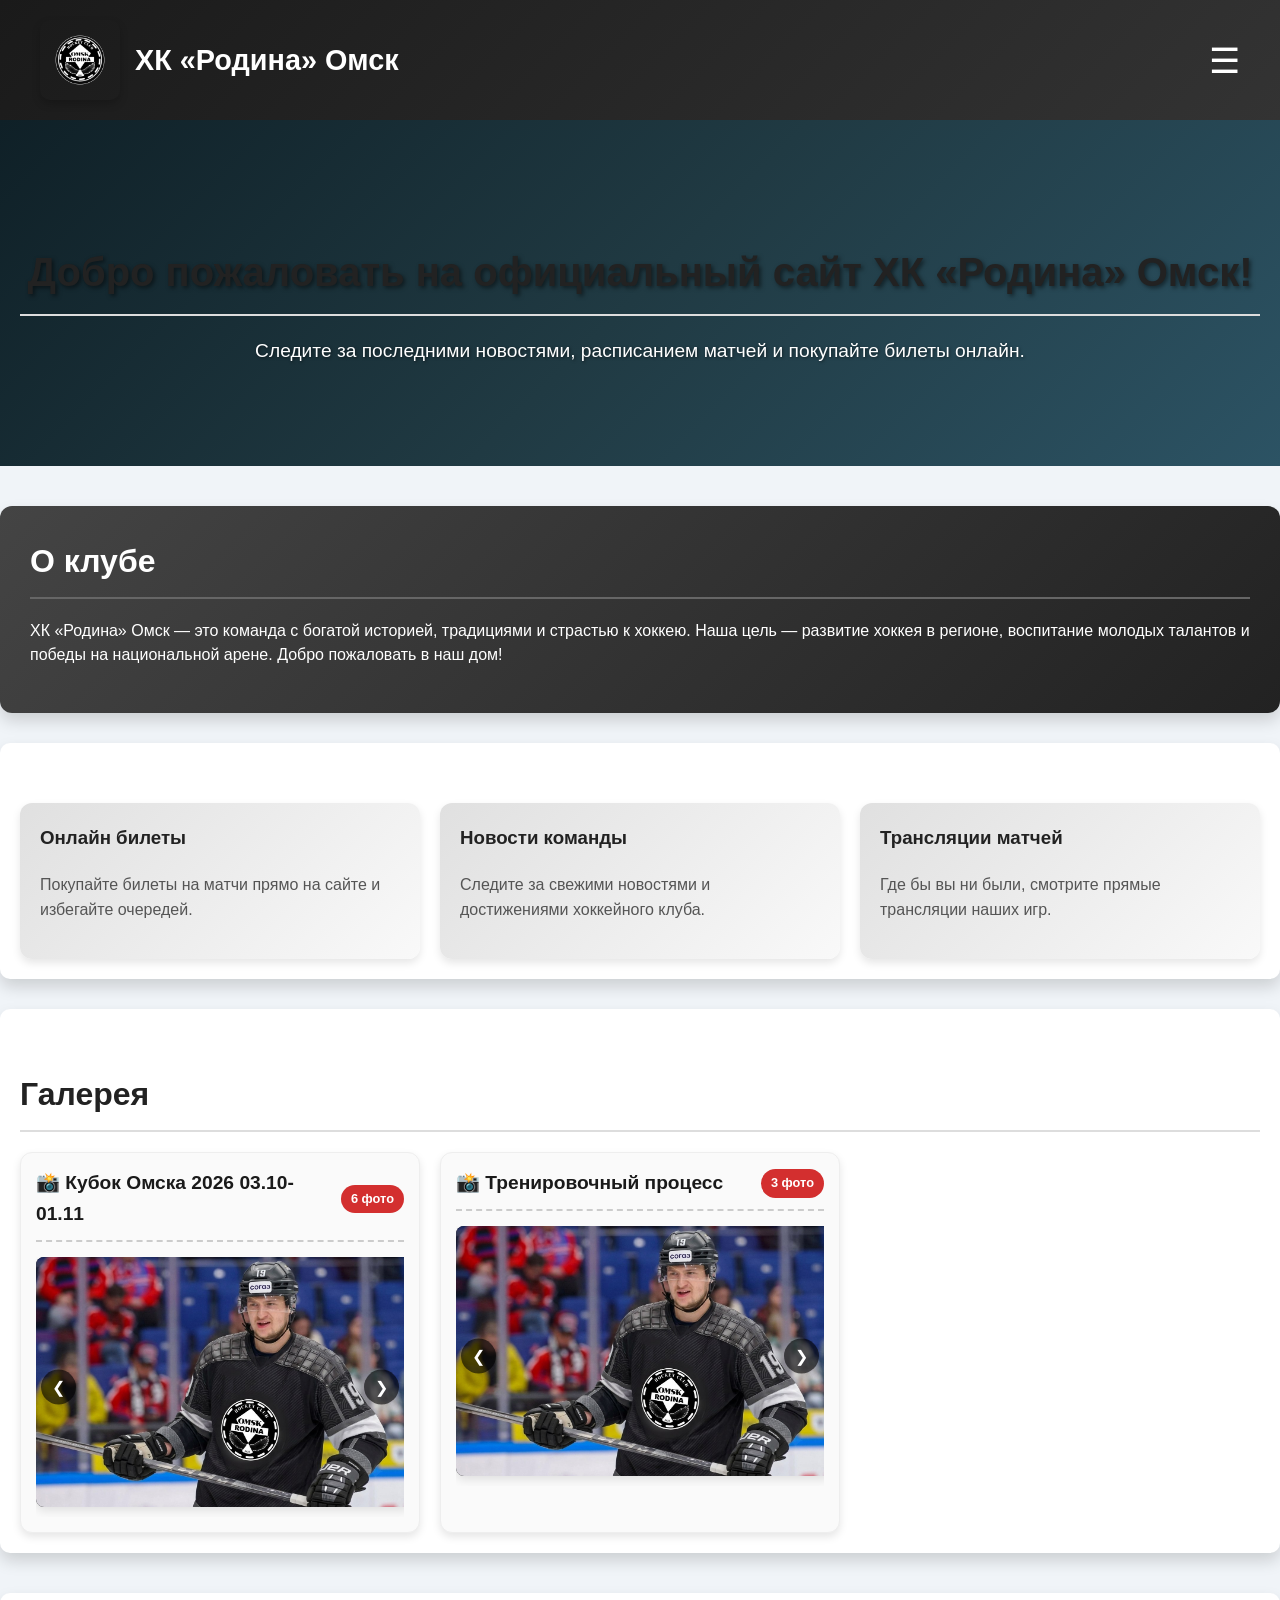
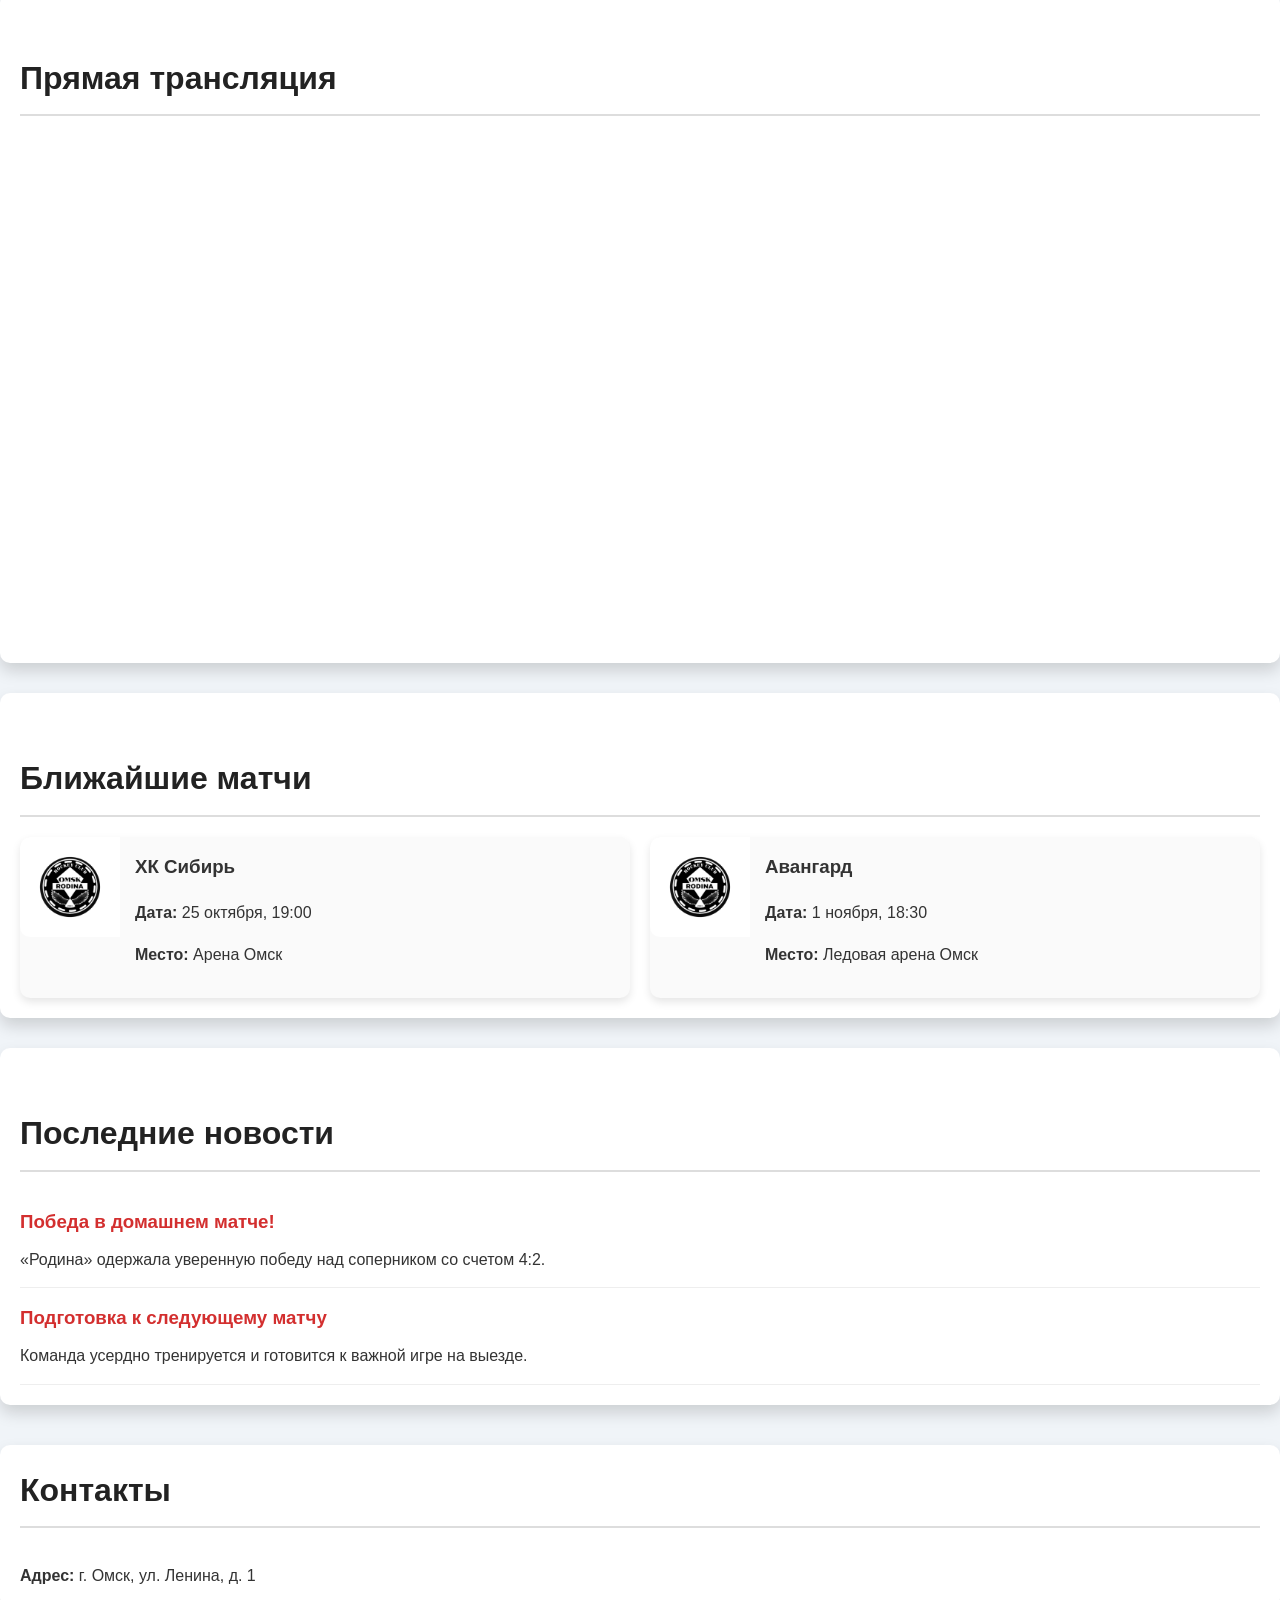
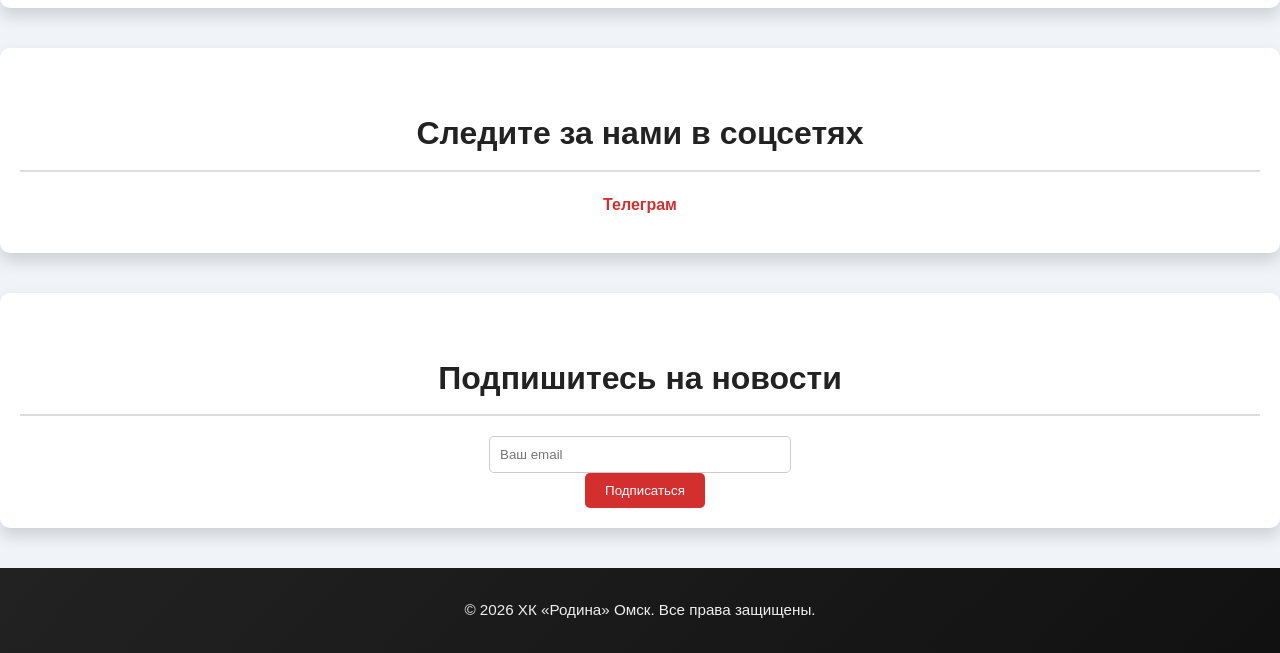
==== commit 62b7539d: "замена" ====
--- a/index.html
+++ b/index.html
@@ -199,8 +199,9 @@
   
   .gallery img {
     flex: 0 0 100%; 
-    height: 220px; 
-    object-fit: cover;
+    height: 250px; /* Немного увеличил высоту для удобства */
+    object-fit: contain; /* ФОТО БУДЕТ ВИДНО ЦЕЛИКОМ, БЕЗ ОБРЕЗКИ */
+    background-color: #111; /* Темный фон для пустых полей по бокам */
     border-radius: 8px; 
     box-shadow: 0 4px 10px rgba(0,0,0,0.1);
     transition: transform 0.3s;
